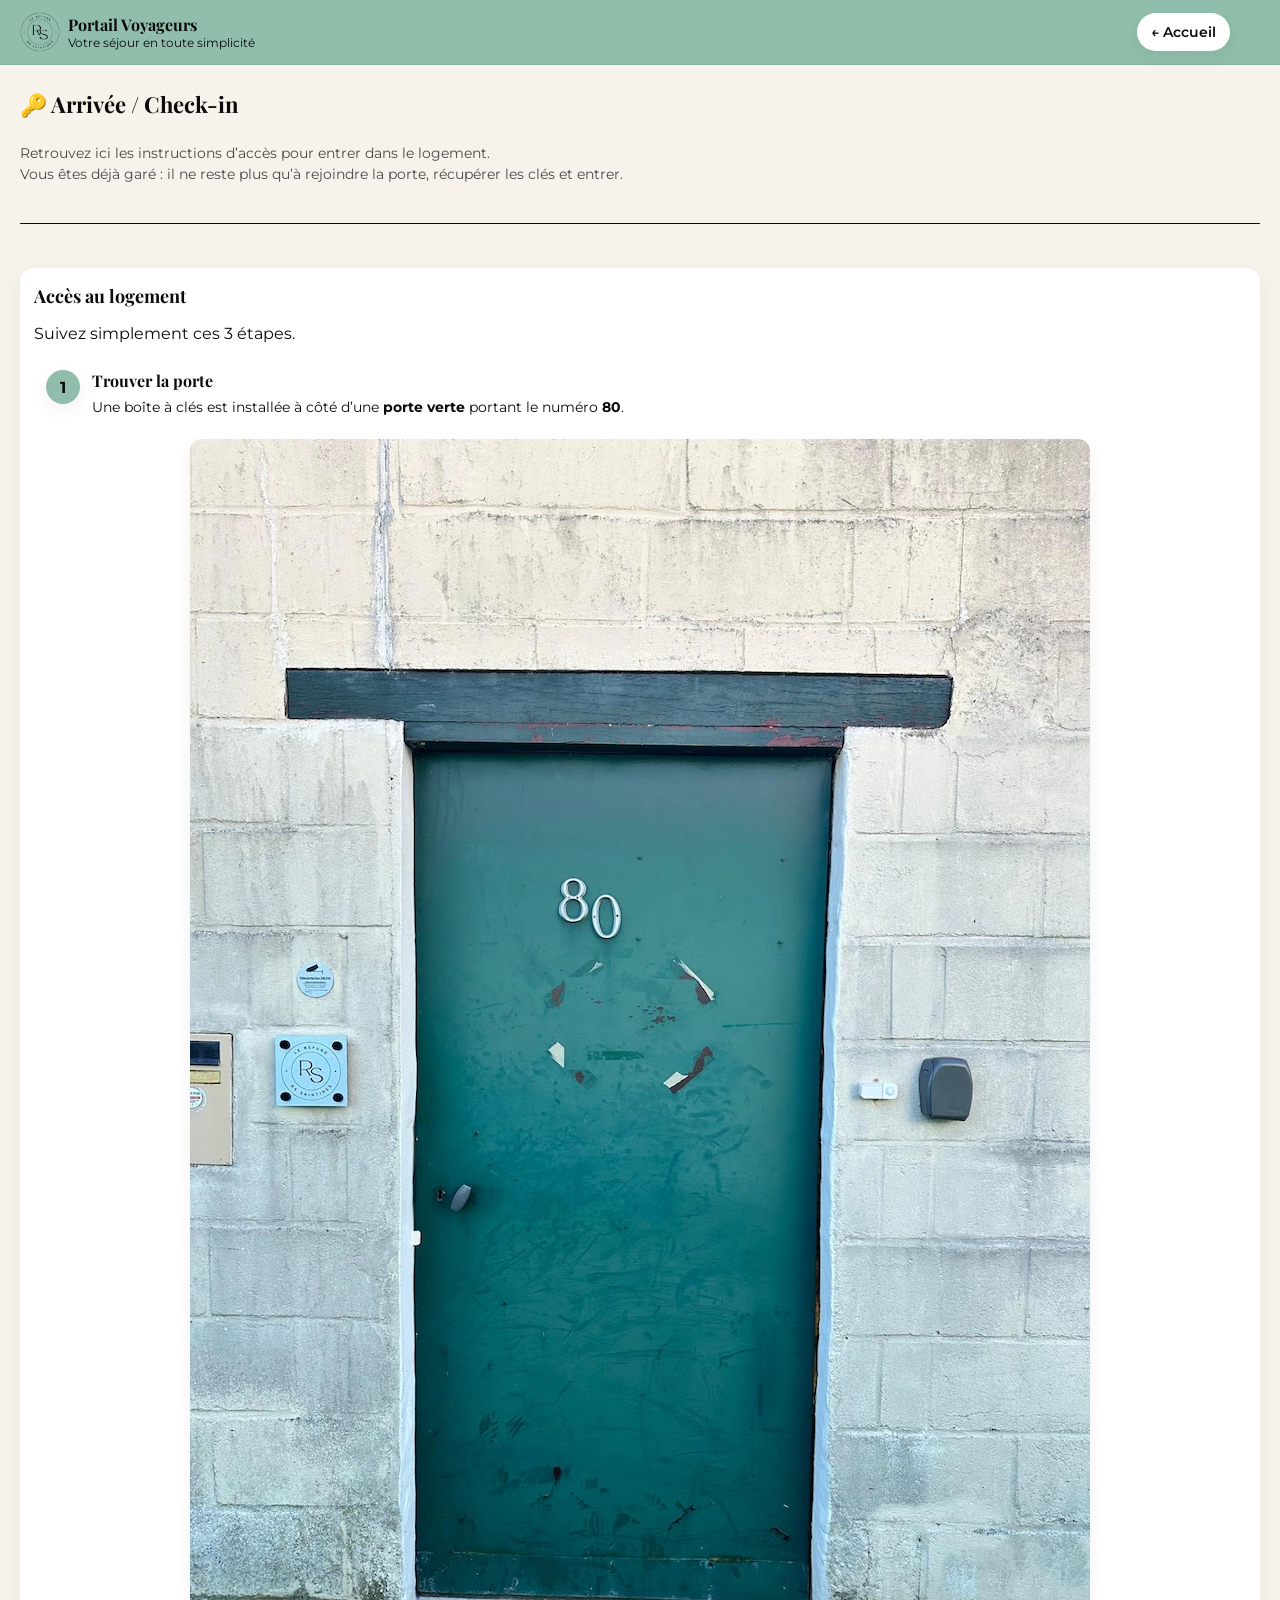
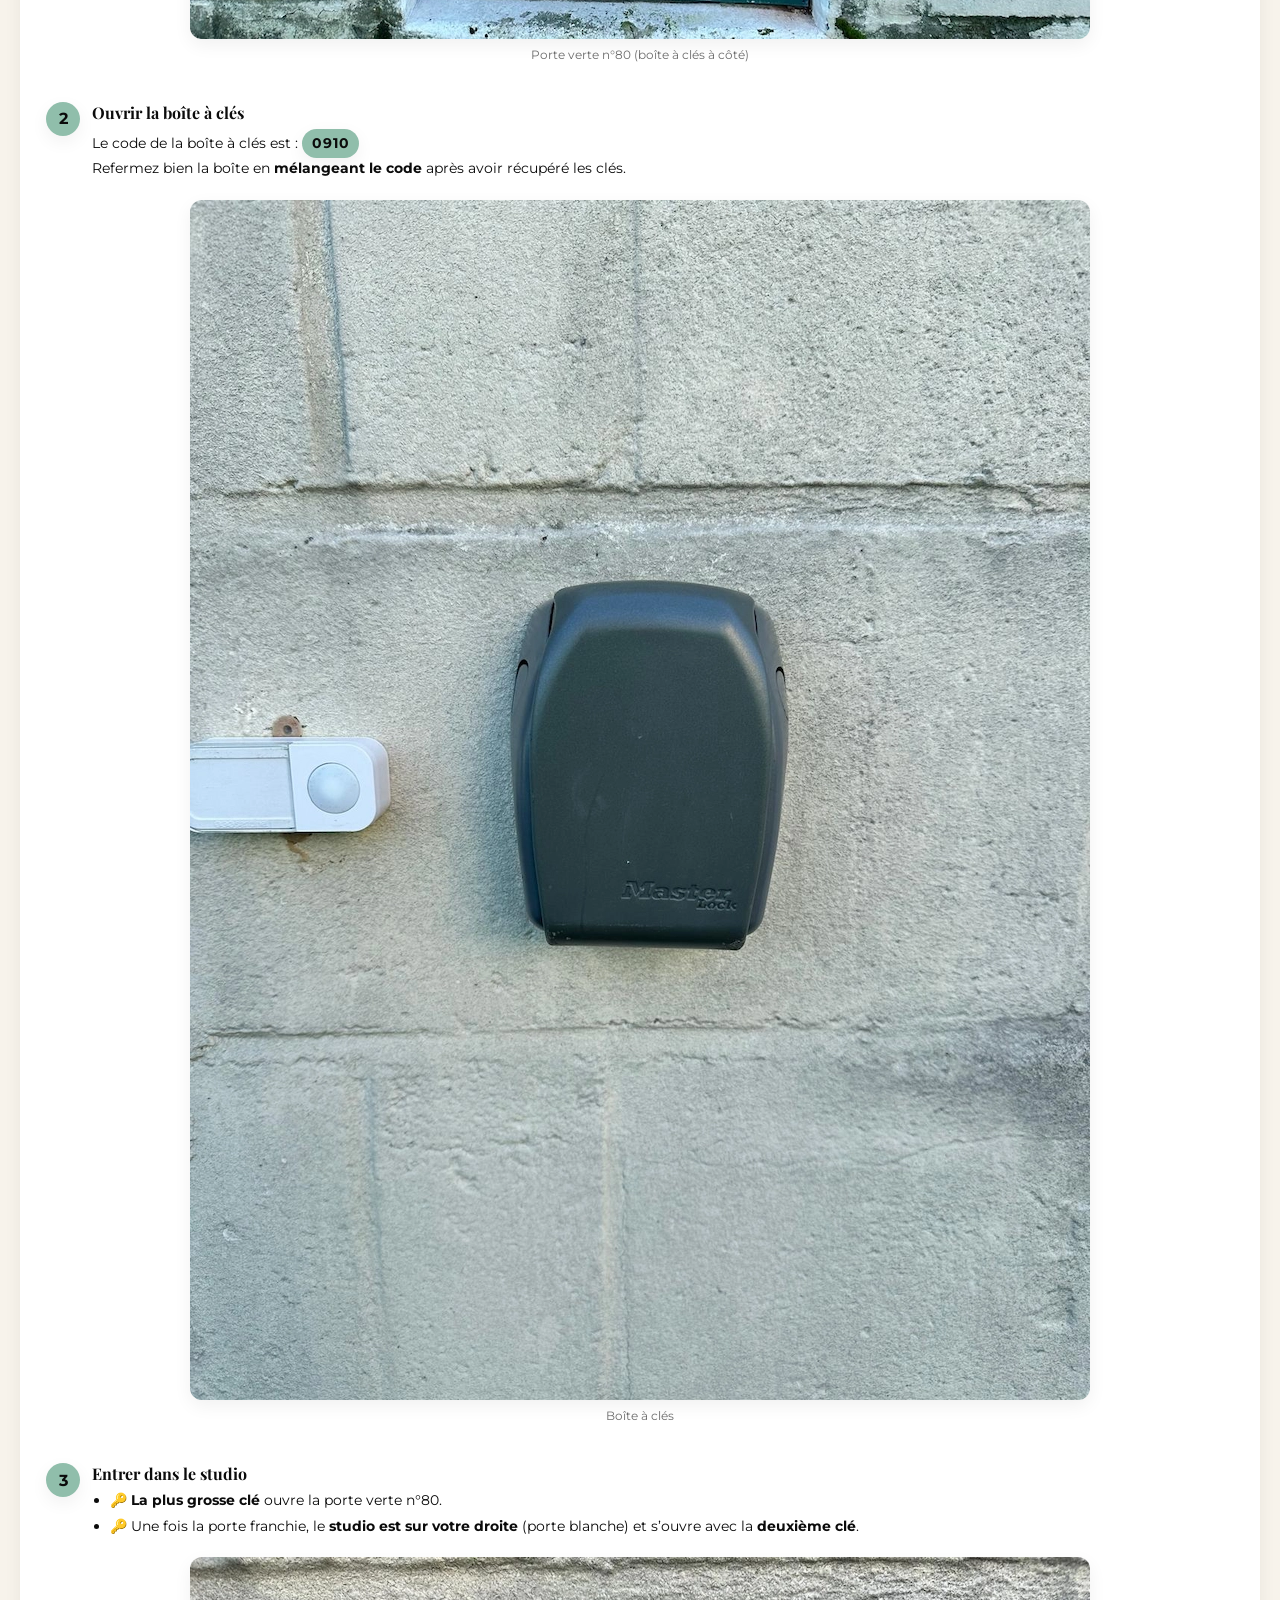
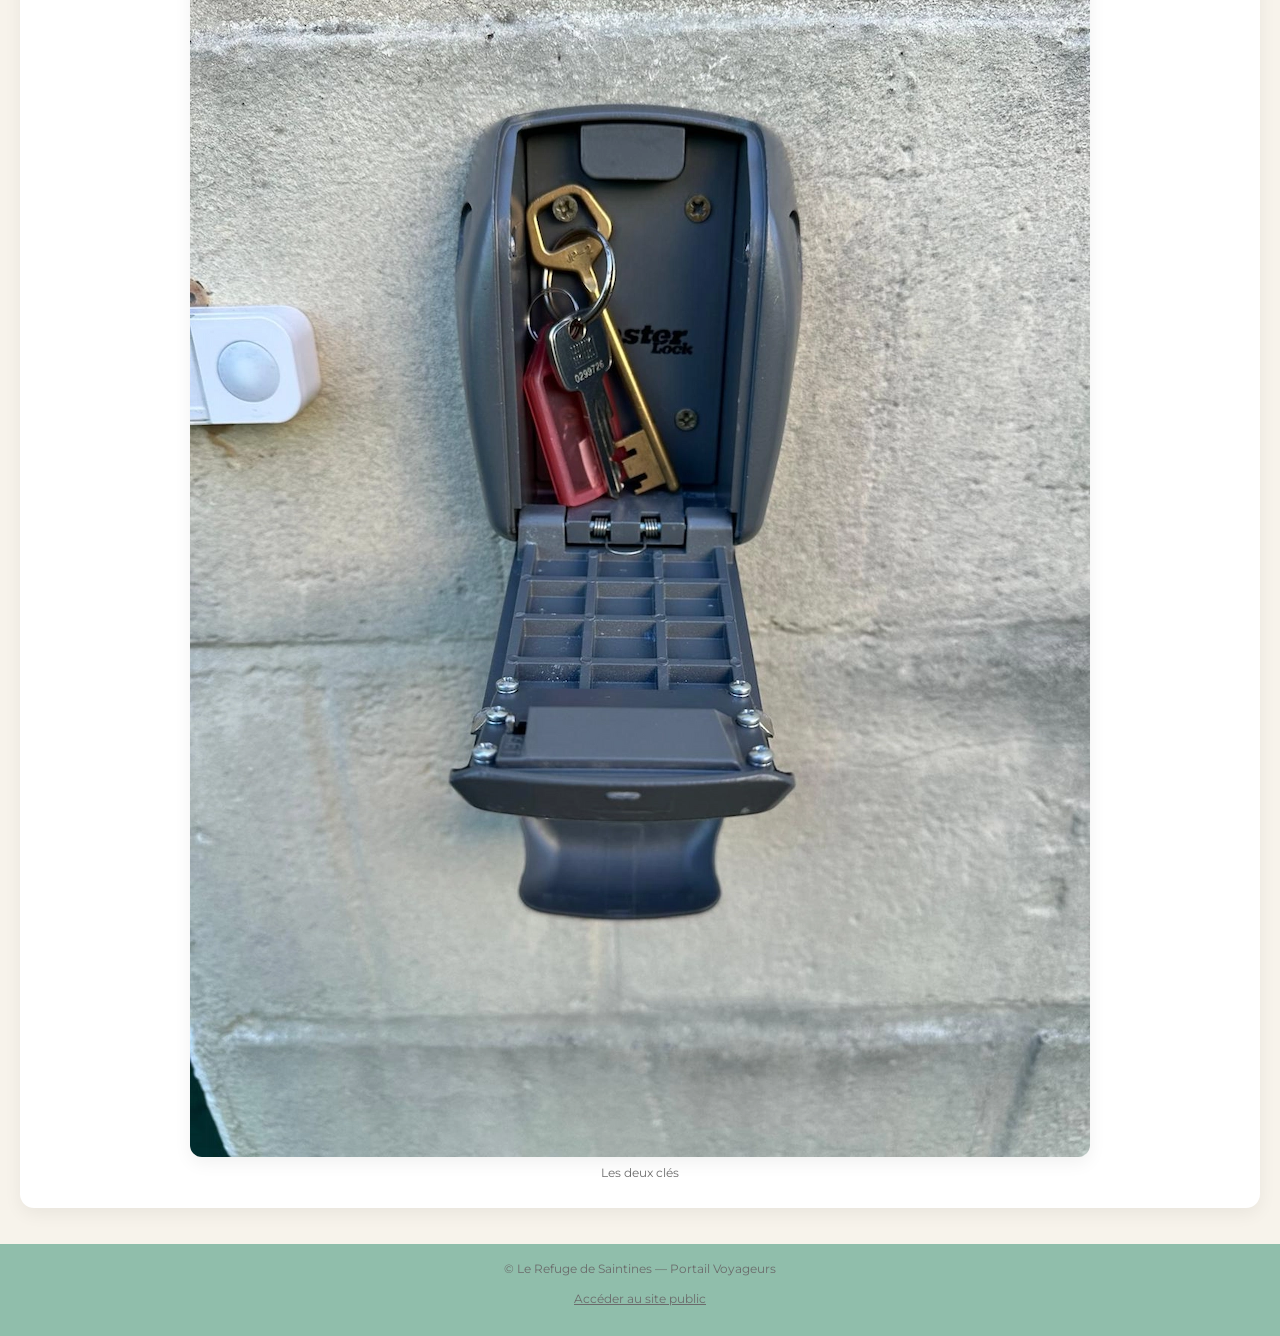
==== arrivee.html @ f46ed85f "Initial commit - guest intranet" ====
<!doctype html>
<html lang="fr">
<head>
    <meta charset="utf-8" />
    <title>Arrivée / Check-in</title>

    <meta name="description" content="Toutes les informations d'accès au logement du Refuge de Saintines.">
    <meta name="robots" content="noindex, nofollow" />
    <meta name="viewport" content="width=device-width, initial-scale=1" />

    <link rel="preconnect" href="https://fonts.googleapis.com">
    <link rel="preconnect" href="https://fonts.gstatic.com" crossorigin>
    <link href="https://fonts.googleapis.com/css2?family=Montserrat:wght@300;400;600&family=Playfair+Display:wght@400;700&display=swap" rel="stylesheet">

    <link rel="icon" type="image/svg+xml" href="data:image/svg+xml,<svg xmlns='http://www.w3.org/2000/svg' viewBox='0 0 100 100'><text y='0.9em' font-size='90'>🗝️</text></svg>">
    <link rel="stylesheet" href="css/base/00-tokens.css">
    <link rel="stylesheet" href="css/base/01-reset-base.css">
    <link rel="stylesheet" href="css/base/02-typography.css">
    <link rel="stylesheet" href="css/base/03-layout.css">
    <link rel="stylesheet" href="css/components/header.css">
    <link rel="stylesheet" href="css/components/buttons.css">
    <link rel="stylesheet" href="css/components/separators.css">
    <link rel="stylesheet" href="css/components/cards.css">
    <link rel="stylesheet" href="css/components/footer.css">
    <link rel="stylesheet" href="css/pages/arrivee.css" />
</head>

<body>
    <header class="guest-header internal-header">
        <div class="guest-container internal-header-inner">
            <div class="internal-left">
                <img src="images/lrds-logo.png" alt="Logo Refuge de Saintines" class="guest-logo">

                <div class="guest-title">
                    <span class="logo">Portail Voyageurs</span>
                    <small class="sub">Votre séjour en toute simplicité</small>
                </div>
            </div>

            <a href="index.html" class="btn-pill return-button">← Accueil</a>
        </div>
    </header>

  <main>
    <section class="page-hero">
        <div class="guest-container">
            <h1>🔑 Arrivée / Check-in</h1>
            <p class="page-intro">
                Retrouvez ici les instructions d’accès pour entrer dans le logement.<br>
                Vous êtes déjà garé : il ne reste plus qu’à rejoindre la porte, récupérer les clés et entrer.
            </p>
        </div>
    </section>

    <!-- Séparateur -->
    <section class="page-section">
        <div class="guest-container">
            <div class="section-separator"></div>
        </div>
    </section>

    <!-- CARD principale -->
    <section class="page-section">
        <div class="guest-container">
            <article class="info-card">
            <h2 class="info-title">Accès au logement</h2>
            <p>
                Suivez simplement ces 3 étapes.
            </p>

        <div class="arrivee-steps">
            <!-- ÉTAPE 1 -->
            <article class="arrivee-step">
                <header class="arrivee-step-head">
                    <span class="arrivee-step-badge">1</span>

                    <div>
                        <h3>Trouver la porte</h3>
                        <p>
                        Une boîte à clés est installée à côté d’une <strong>porte verte</strong> portant le numéro
                        <strong>80</strong>.
                        </p>
                    </div>
                </header>

                <!-- Photo(s) de l'étape 1 -->
                <div class="arrivee-media">
                    <figure class="arrivee-photo">
                        <img src="images/Page - Accès/green-door.webp" alt="Porte verte numéro 80 (boîte à clés à proximité)" loading="lazy" />
                        <figcaption>Porte verte n°80 (boîte à clés à côté)</figcaption>
                     </figure>
                </div>
            </article>

        <!-- ÉTAPE 2 -->
        <article class="arrivee-step">
          <header class="arrivee-step-head">
            <span class="arrivee-step-badge">2</span>
            <div>
              <h3>Ouvrir la boîte à clés</h3>
              <p>
                Le code de la boîte à clés est :
                <span class="arrivee-code">0910</span> <br>
                Refermez bien la boîte en <strong>mélangeant le code</strong> après avoir récupéré les clés.
              </p>
            </div>
          </header>

          <!-- Photo(s) de l'étape 2 -->
          <div class="arrivee-media">
            <figure class="arrivee-photo">
              <img
                src="images/Page - Accès/key-box.webp"
                alt="Boîte à clés installée près de la porte verte"
                loading="lazy"
              />
              <figcaption>Boîte à clés</figcaption>
            </figure>
          </div>
        </article>

        <!-- ÉTAPE 3 -->
        <article class="arrivee-step">
          <header class="arrivee-step-head">
            <span class="arrivee-step-badge">3</span>
            <div>
              <h3>Entrer dans le studio</h3>
              <ul class="arrivee-list">
                <li>🔑 <strong>La plus grosse clé</strong> ouvre la porte verte n°80.</li>
                <li>🔑 Une fois la porte franchie, le <strong>studio est sur votre droite</strong> (porte blanche) et s’ouvre avec la <strong>deuxième clé</strong>.</li>
              </ul>
            </div>
          </header>

          <!-- Photo(s) de l'étape 3 -->
          <div class="arrivee-media">
            <figure class="arrivee-photo">
              <img
                src="images/Page - Accès/key-box-opened.webp"
                alt="Les deux clés à l'intérieur de la boîte à clés"
                loading="lazy"
              />
              <figcaption>Les deux clés</figcaption>
            </figure>
          </div>
        </article>
      </div>
      </article>
    </div>
  </section>
  </main>

  <footer class="guest-footer">
        <div class="guest-container">
            <p>© Le Refuge de Saintines — Portail Voyageurs</p>
            <p>
                <a href="https://gite-refugedesaintines.com" target="_blank" rel="noopener">
                    Accéder au site public
                </a>
            </p>
        </div>
    </footer>
</body>
</html>
---- css/base/00-tokens.css ----
:root{
  --cream: #F7F3EB;
  --sage:  #90beab;
  --black: #0b0b0b;
  --muted: #6b6b6b;
  --white: #ffffff;
  --shadow: 0 6px 18px rgba(11,11,11,0.06);
  --radius: 12px;
  --container: 1100px;
}
---- css/base/02-typography.css ----
h1, h2, h3, h4 {
  font-family: "Playfair Display", Georgia, "Times New Roman", serif;
  font-weight: 700;
  color: var(--black);
  margin-top: 0;
}

p {
  margin-top: 0;
  margin-bottom: 12px;
  line-height: 1.5;
}
---- css/base/03-layout.css ----
.guest-container {
  width: 100%;
  padding: 0 20px;
  margin: 0 auto;
}

.page-hero {
  padding: 24px 0 12px;
}

.page-hero h1 {
  font-size: 22px;
  margin-bottom: 24px;
}

.page-intro {
  font-size: 14px;
  color: #4a4a4a;
}

.page-section {
  padding: 8px 0 24px;
}

.return-button {
  margin-right: 30px;
}

/* Sticky footer */
html, body {
  height: 100%;
}

body {
  min-height: 100vh;
  display: flex;
  flex-direction: column;
}

main {
  flex: 1;
}
---- css/components/header.css ----
.guest-header {
  background-color: var(--sage);
  border-bottom: 1px solid rgba(0, 0, 0, 0.06);
  padding: 12px 0;
}

.header-inner {
  display: flex;
  align-items: center;
  justify-content: center;
  gap: 12px;
}

.guest-logo {
  max-width: 70px;
  height: auto;
}

.guest-title {
  display: flex;
  flex-direction: column;
}

.guest-title .logo {
  font-family: "Playfair Display", Georgia, serif;
  font-weight: bold;
  font-size: 20px;
}

.guest-title .sub {
  font-size: 14px;
}

.internal-header-inner {
  display: flex;
  align-items: center;
  justify-content: space-between;
}

.internal-left {
  display: flex;
  align-items: center;
  gap: 8px;
}

.internal-left .guest-logo {
  width: 40px;
  height: auto;
}

.internal-left .guest-title .logo {
  font-size: 16px;
}

.internal-left .guest-title .sub {
  font-size: 12px;
}
---- css/components/buttons.css ----
.contact-card {
  margin-top: 16px;
  display: flex;
  justify-content: center;
  gap: 8px;
  flex-wrap: wrap;
}

/* === Bouton générique (pill) === */
.btn-pill {
  display: inline-flex;
  align-items: center;
  justify-content: center;

  padding: 10px 14px;
  background-color: var(--white);
  color: var(--black);

  border-radius: 9999px;
  box-shadow: var(--shadow);

  font-family: "Montserrat", system-ui, sans-serif;
  font-size: 14px;
  font-weight: 600;
  text-align: center;
  white-space: nowrap;

  cursor: pointer;
  text-decoration: none;

  transition: transform 0.15s ease, box-shadow 0.15s ease, color 0.15s ease;
}

.btn-pill:hover {
  transform: scale(1.02);
  box-shadow: 0 10px 22px rgba(11, 11, 11, 0.12);
  color: var(--sage);
}

.btn-pill:active {
  transform: scale(0.98);
  box-shadow: 0 7px 18px rgba(11, 11, 11, 0.10);
}

/* --- Icônes dans les boutons (générique) --- */
.btn-pill .btn-icon {
  width: 18px;
  height: 18px;
  margin-right: 6px;
  display: block;
}

/* Icônes "classiques" (sans fill inline) */
.btn-pill .btn-icon path,
.btn-pill .btn-icon circle {
  fill: #0b0b0b;
}

/* Hover : l'icône suit la couleur du texte */
.btn-pill:hover .btn-icon path,
.btn-pill:hover .btn-icon circle {
  fill: var(--sage);
}

/* WhatsApp */
.whatsapp-icon path:last-of-type {
  fill: #ffffff;
}

.btn-pill:hover .whatsapp-icon path:last-of-type {
  fill: #ffffff;
}
---- css/components/separators.css ----
.section-separator {
  margin-top: 28px;
  height: 1px;
  width: 100%;

  background-color: var(--black);
  border-radius: 9999px;
}

.page-hero + .page-section .section-separator {
  margin-top: 6px;
  margin-bottom: 12px;
}
---- css/components/cards.css ----
.guest-menu {
  padding-bottom: 40px;
}

.menu-grid {
  display: grid;
  grid-template-columns: repeat(2, minmax(0, 1fr));
  gap: 12px;
  margin-top: 20px;
}

.menu-card {
  display: flex;
  flex-direction: column;
  align-items: center;
  justify-content: center;

  padding: 16px 16px;
  background-color: #ffffff;
  border-radius: 14px;
  box-shadow: 0 6px 18px rgba(15, 23, 42, 0.06);
  position: relative;
  transition: transform 0.15s ease, box-shadow 0.15s ease;

  text-align: center;
}

.menu-card h2 {
  font-size: 14px;
  margin-bottom: 6px;
  display: flex;
  align-items: center;
  justify-content: center;
  gap: 6px;
}

.menu-card p {
  font-size: 12px;
  color: #5a5a5a;
  margin: 0;
}

.menu-card:last-child {
  grid-column: span 2;
  justify-self: center;
}

.menu-card:hover {
  transform: translateY(-2px);
  box-shadow: 0 10px 22px rgba(15, 23, 42, 0.12);
}

.menu-card:active {
  transform: translateY(-1px);
  box-shadow: 0 7px 18px rgba(15, 23, 42, 0.1);
}

.info-card {
  background-color: var(--white);
  border-radius: 14px;
  box-shadow: var(--shadow);
  padding: 16px 14px;
  margin-bottom: 12px;
}

.info-title {
  font-size: 18px;
  margin-bottom: 14px;
}
---- css/components/footer.css ----
.guest-footer {
  background-color: var(--sage);
  padding: 16px;
  text-align: center;
  font-size: 12px;
  color: var(--muted);
}

.guest-footer a {
  text-decoration: underline;
  text-underline-offset: 1px;
}
---- css/pages/arrivee.css ----
/* Steps */
.arrivee-steps {
  display: grid;
  gap: 16px;
  margin-top: 12px;
}

.arrivee-step {
  padding: 12px;
}

/* Header step */
.arrivee-step-head {
  display: grid;
  grid-template-columns: 34px 1fr;
  gap: 12px;
  align-items: start;
}

.arrivee-step-badge {
  width: 34px;
  height: 34px;
  border-radius: 999px;
  display: grid;
  place-items: center;
  font-weight: 700;

  background: var(--sage);
  box-shadow: var(--shadow);
}

/* Typo step */
.arrivee-step h3 {
  margin: 0 0 6px;
  font-size: 16px;
}

.arrivee-step p {
  margin: 0 0 8px;
  font-size: 14px;
  color: var(--text);
  line-height: 1.55;
}

/* Code (badge) */
.arrivee-code {
  display: inline-block;
  padding: 4px 10px;
  border-radius: 999px;
  font-weight: 700;
  letter-spacing: 0.06em;
  background: var(--sage);
  box-shadow: var(--shadow);
}

/* Liste */
.arrivee-list {
  margin: 0 0 8px;
  padding-left: 18px;
  display: grid;
  gap: 6px;
}

.arrivee-list li {
  font-size: 14px;
  color: var(--text);
  line-height: 1.45;
}

/* Photos */
.arrivee-media {
  margin-top: 12px;
  display: grid;
  gap: 12px;
}

.arrivee-photo {
  margin: 0;
  text-align: center;
}

.arrivee-photo img {
  max-width: 100%;
  height: auto;
  border-radius: var(--radius);
  margin-bottom: 4px;
  box-shadow: var(--shadow);
}

.arrivee-photo figcaption {
  font-size: 12px;
  color: var(--muted);
  margin-top: 0;
}
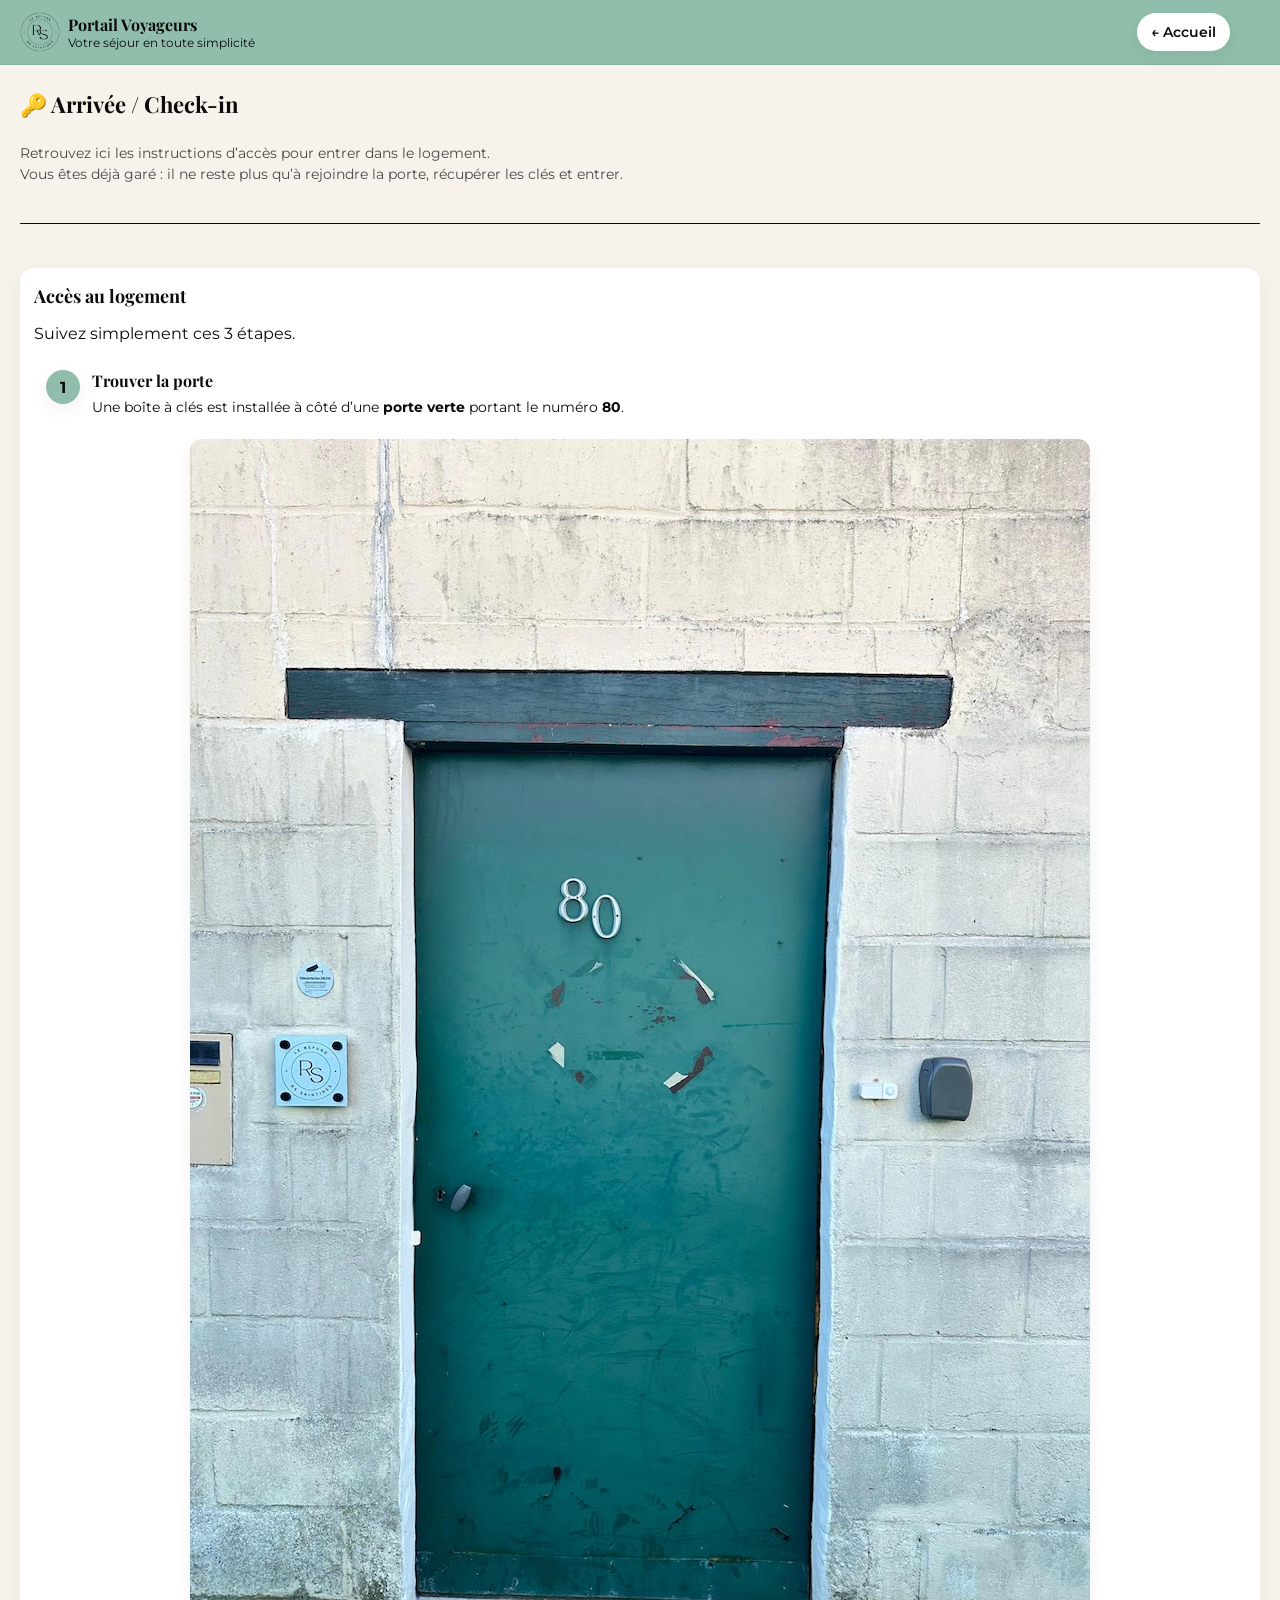
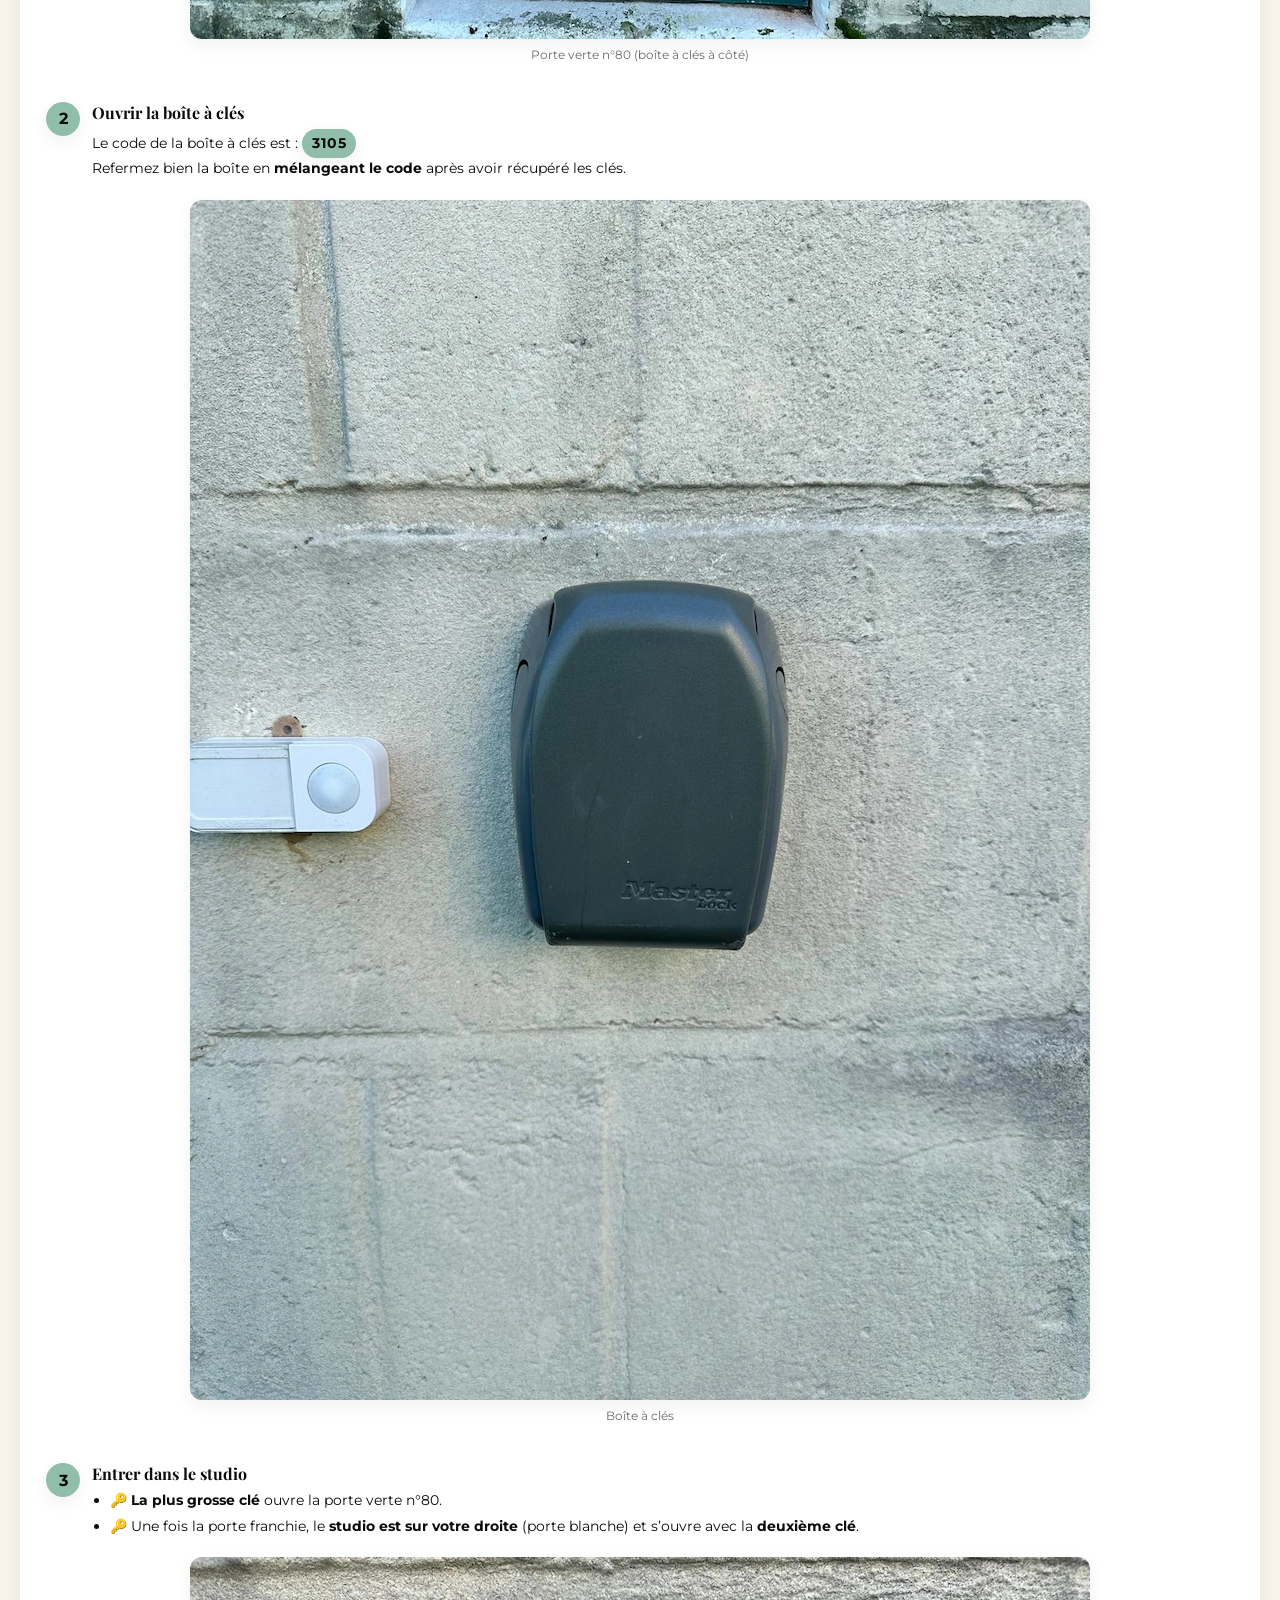
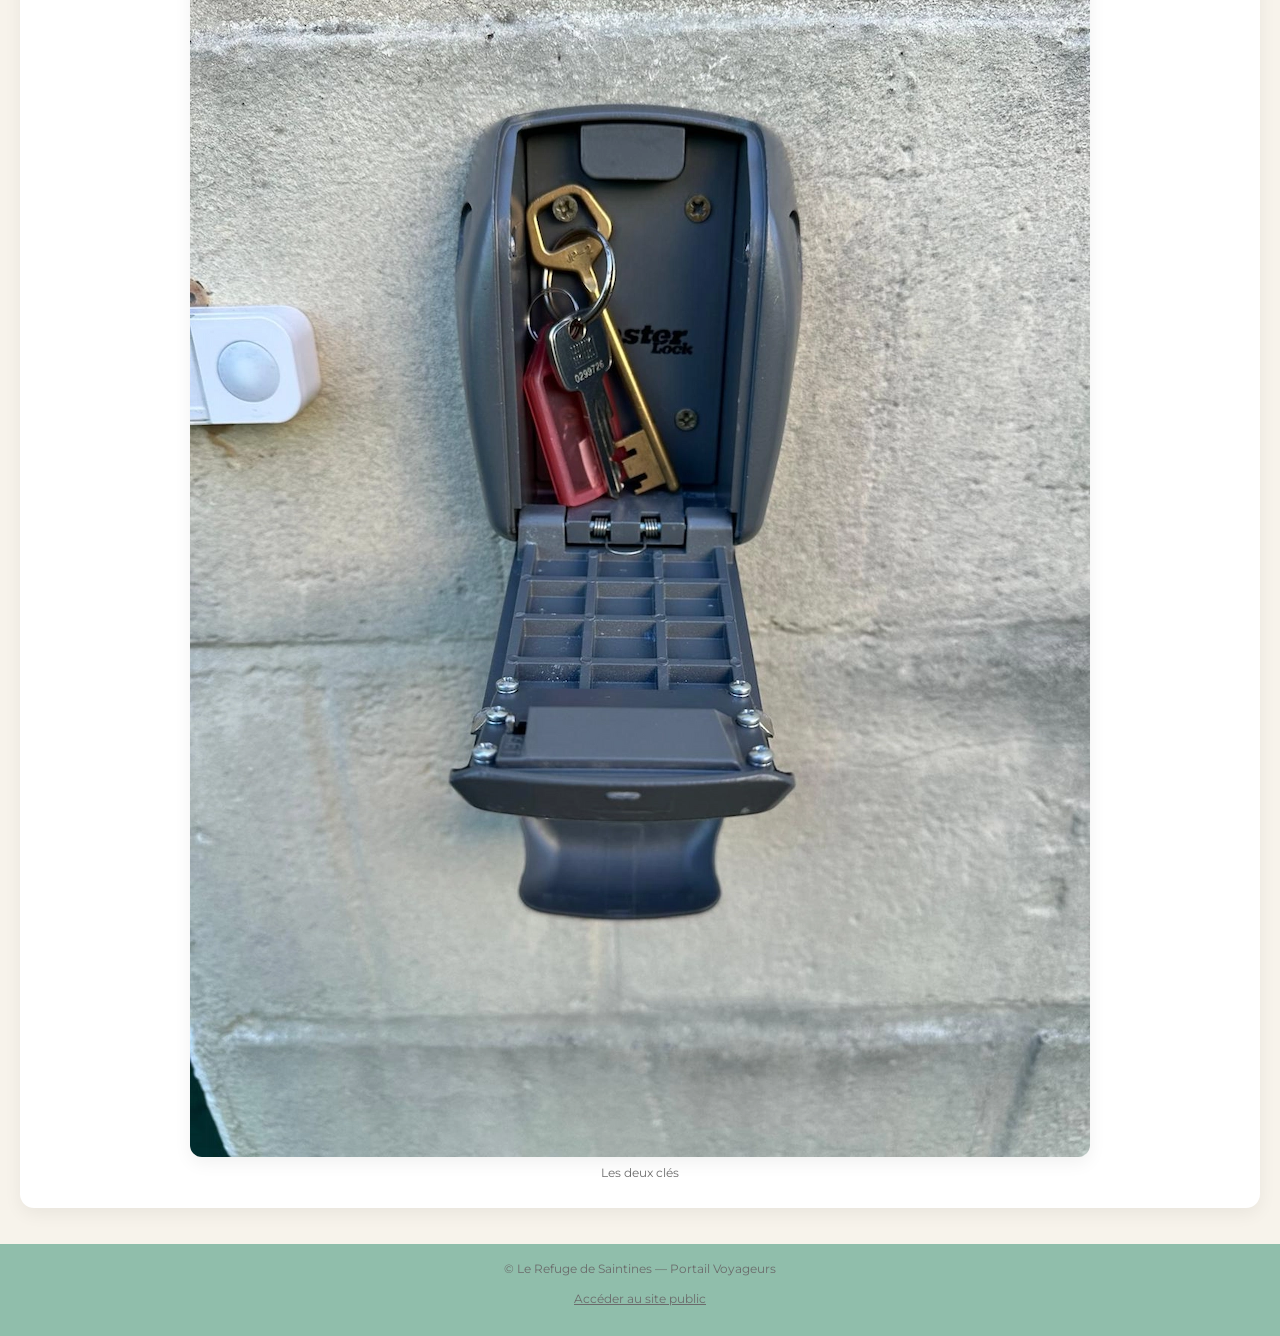
==== commit 760e9d6d: "keys code update" ====
--- a/arrivee.html
+++ b/arrivee.html
@@ -100,7 +100,7 @@
               <h3>Ouvrir la boîte à clés</h3>
               <p>
                 Le code de la boîte à clés est :
-                <span class="arrivee-code">0910</span> <br>
+                <span class="arrivee-code">3105</span> <br>
                 Refermez bien la boîte en <strong>mélangeant le code</strong> après avoir récupéré les clés.
               </p>
             </div>
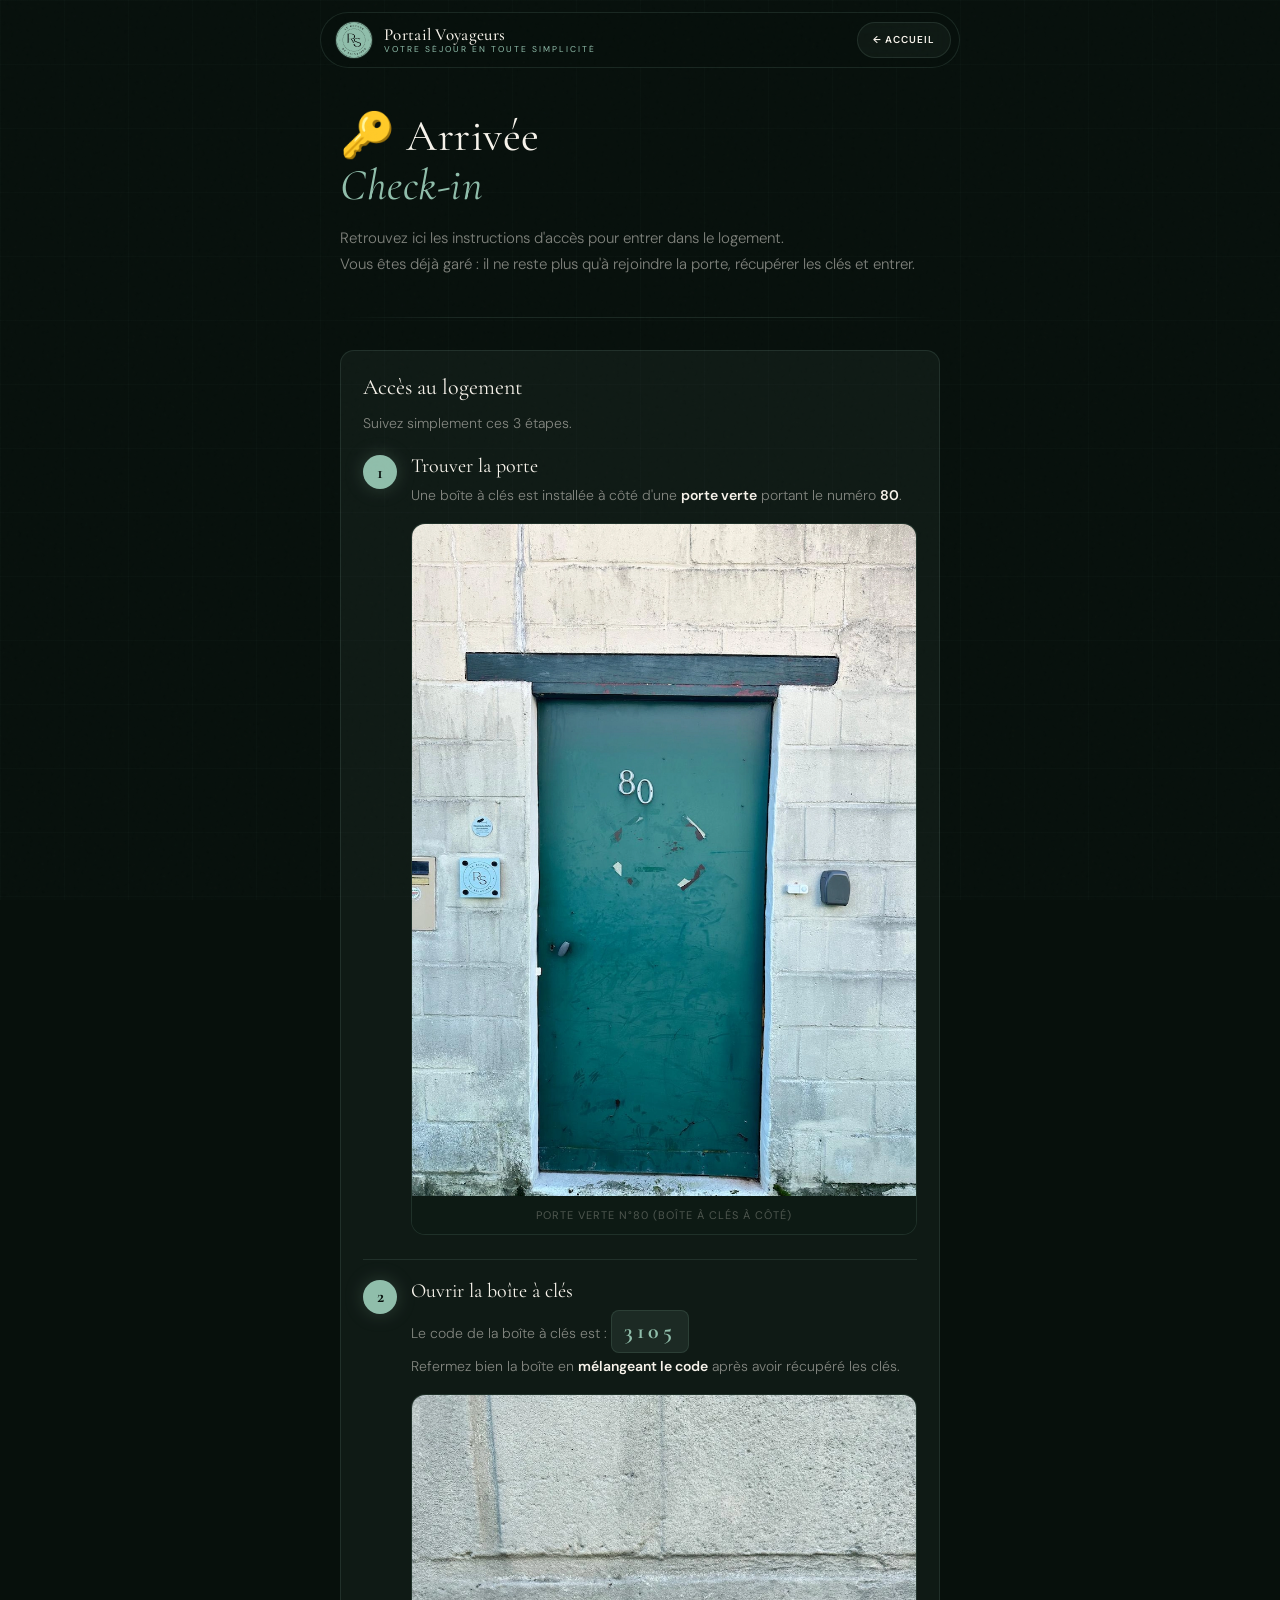
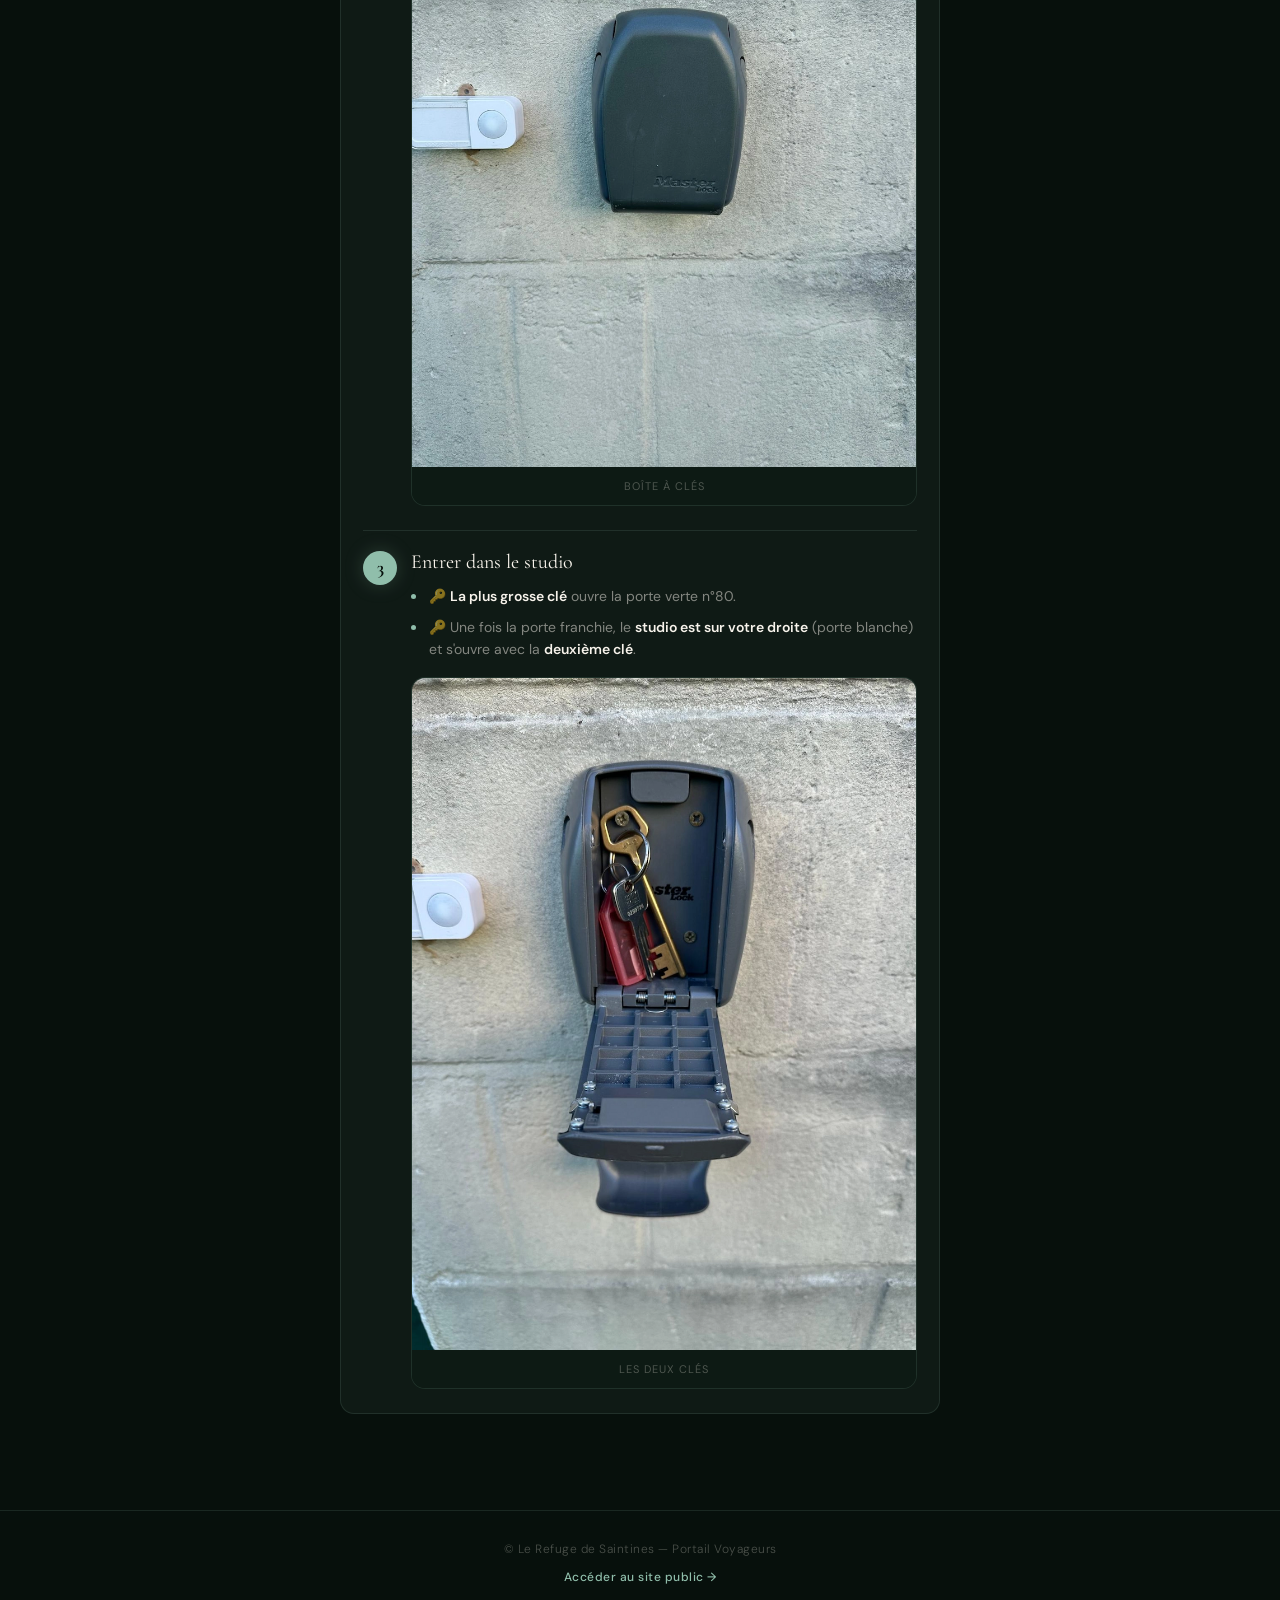
==== commit fc5a40df: "Intranet voyageurs v2" ====
--- a/arrivee.html
+++ b/arrivee.html
@@ -2,17 +2,19 @@
 <html lang="fr">
 <head>
     <meta charset="utf-8" />
-    <title>Arrivée / Check-in</title>
+    <title>Arrivée / Check-in – Le Refuge de Saintines</title>
 
     <meta name="description" content="Toutes les informations d'accès au logement du Refuge de Saintines.">
     <meta name="robots" content="noindex, nofollow" />
     <meta name="viewport" content="width=device-width, initial-scale=1" />
+    <meta name="theme-color" content="#07100c">
 
     <link rel="preconnect" href="https://fonts.googleapis.com">
     <link rel="preconnect" href="https://fonts.gstatic.com" crossorigin>
-    <link href="https://fonts.googleapis.com/css2?family=Montserrat:wght@300;400;600&family=Playfair+Display:wght@400;700&display=swap" rel="stylesheet">
+    <link href="https://fonts.googleapis.com/css2?family=Cormorant+Garamond:ital,wght@0,400;0,500;0,600;1,400&family=DM+Sans:wght@300;400;500;600;700&display=swap" rel="stylesheet">
 
-    <link rel="icon" type="image/svg+xml" href="data:image/svg+xml,<svg xmlns='http://www.w3.org/2000/svg' viewBox='0 0 100 100'><text y='0.9em' font-size='90'>🗝️</text></svg>">
+    <link rel="icon" href="images/lrds-logo.png" type="image/png">
+
     <link rel="stylesheet" href="css/base/00-tokens.css">
     <link rel="stylesheet" href="css/base/01-reset-base.css">
     <link rel="stylesheet" href="css/base/02-typography.css">
@@ -26,139 +28,122 @@
 </head>
 
 <body>
-    <header class="guest-header internal-header">
-        <div class="guest-container internal-header-inner">
-            <div class="internal-left">
-                <img src="images/lrds-logo.png" alt="Logo Refuge de Saintines" class="guest-logo">
+<a class="skip-link" href="#contenu-principal">Aller au contenu</a>
 
-                <div class="guest-title">
-                    <span class="logo">Portail Voyageurs</span>
-                    <small class="sub">Votre séjour en toute simplicité</small>
-                </div>
+<header class="guest-header">
+    <div class="header-inner">
+        <div class="header-brand">
+            <img src="images/lrds-logo.png" alt="Logo Le Refuge de Saintines" class="guest-logo">
+            <div class="guest-title">
+                <span class="logo">Portail Voyageurs</span>
+                <small class="sub">Votre séjour en toute simplicité</small>
             </div>
+        </div>
+        <a href="index.html" class="header-return">← Accueil</a>
+    </div>
+</header>
 
-            <a href="index.html" class="btn-pill return-button">← Accueil</a>
-        </div>
-    </header>
-
-  <main>
+<main id="contenu-principal">
     <section class="page-hero">
         <div class="guest-container">
-            <h1>🔑 Arrivée / Check-in</h1>
-            <p class="page-intro">
-                Retrouvez ici les instructions d’accès pour entrer dans le logement.<br>
-                Vous êtes déjà garé : il ne reste plus qu’à rejoindre la porte, récupérer les clés et entrer.
+            <h1 class="reveal">🔑 Arrivée<br><em>Check-in</em></h1>
+            <p class="page-intro reveal reveal-delay-1">
+                Retrouvez ici les instructions d'accès pour entrer dans le logement.<br>
+                Vous êtes déjà garé : il ne reste plus qu'à rejoindre la porte, récupérer les clés et entrer.
             </p>
         </div>
     </section>
 
-    <!-- Séparateur -->
     <section class="page-section">
         <div class="guest-container">
-            <div class="section-separator"></div>
+            <div class="section-separator reveal"></div>
         </div>
     </section>
 
-    <!-- CARD principale -->
     <section class="page-section">
         <div class="guest-container">
-            <article class="info-card">
-            <h2 class="info-title">Accès au logement</h2>
-            <p>
-                Suivez simplement ces 3 étapes.
-            </p>
+            <article class="info-card reveal">
+                <h2 class="info-title">Accès au logement</h2>
+                <p>Suivez simplement ces 3 étapes.</p>
 
-        <div class="arrivee-steps">
-            <!-- ÉTAPE 1 -->
-            <article class="arrivee-step">
-                <header class="arrivee-step-head">
-                    <span class="arrivee-step-badge">1</span>
+                <div class="arrivee-steps">
+                    <!-- ÉTAPE 1 -->
+                    <article class="arrivee-step">
+                        <header class="arrivee-step-head">
+                            <span class="arrivee-step-badge">1</span>
+                            <div>
+                                <h3>Trouver la porte</h3>
+                                <p>
+                                    Une boîte à clés est installée à côté d'une <strong>porte verte</strong> portant le numéro
+                                    <strong>80</strong>.
+                                </p>
+                            </div>
+                        </header>
+                        <div class="arrivee-media">
+                            <figure class="arrivee-photo">
+                                <img src="images/acces/green-door.webp" alt="Porte verte numéro 80 (boîte à clés à proximité)" loading="lazy" />
+                                <figcaption>Porte verte n°80 (boîte à clés à côté)</figcaption>
+                            </figure>
+                        </div>
+                    </article>
 
-                    <div>
-                        <h3>Trouver la porte</h3>
-                        <p>
-                        Une boîte à clés est installée à côté d’une <strong>porte verte</strong> portant le numéro
-                        <strong>80</strong>.
-                        </p>
-                    </div>
-                </header>
+                    <!-- ÉTAPE 2 -->
+                    <article class="arrivee-step">
+                        <header class="arrivee-step-head">
+                            <span class="arrivee-step-badge">2</span>
+                            <div>
+                                <h3>Ouvrir la boîte à clés</h3>
+                                <p>
+                                    Le code de la boîte à clés est :
+                                    <span class="arrivee-code">3105</span><br>
+                                    Refermez bien la boîte en <strong>mélangeant le code</strong> après avoir récupéré les clés.
+                                </p>
+                            </div>
+                        </header>
+                        <div class="arrivee-media">
+                            <figure class="arrivee-photo">
+                                <img src="images/acces/key-box.webp" alt="Boîte à clés installée près de la porte verte" loading="lazy" />
+                                <figcaption>Boîte à clés</figcaption>
+                            </figure>
+                        </div>
+                    </article>
 
-                <!-- Photo(s) de l'étape 1 -->
-                <div class="arrivee-media">
-                    <figure class="arrivee-photo">
-                        <img src="images/Page - Accès/green-door.webp" alt="Porte verte numéro 80 (boîte à clés à proximité)" loading="lazy" />
-                        <figcaption>Porte verte n°80 (boîte à clés à côté)</figcaption>
-                     </figure>
+                    <!-- ÉTAPE 3 -->
+                    <article class="arrivee-step">
+                        <header class="arrivee-step-head">
+                            <span class="arrivee-step-badge">3</span>
+                            <div>
+                                <h3>Entrer dans le studio</h3>
+                                <ul class="arrivee-list">
+                                    <li>🔑 <strong>La plus grosse clé</strong> ouvre la porte verte n°80.</li>
+                                    <li>🔑 Une fois la porte franchie, le <strong>studio est sur votre droite</strong> (porte blanche) et s'ouvre avec la <strong>deuxième clé</strong>.</li>
+                                </ul>
+                            </div>
+                        </header>
+                        <div class="arrivee-media">
+                            <figure class="arrivee-photo">
+                                <img src="images/acces/key-box-opened.webp" alt="Les deux clés à l'intérieur de la boîte à clés" loading="lazy" />
+                                <figcaption>Les deux clés</figcaption>
+                            </figure>
+                        </div>
+                    </article>
                 </div>
             </article>
+        </div>
+    </section>
+</main>
 
-        <!-- ÉTAPE 2 -->
-        <article class="arrivee-step">
-          <header class="arrivee-step-head">
-            <span class="arrivee-step-badge">2</span>
-            <div>
-              <h3>Ouvrir la boîte à clés</h3>
-              <p>
-                Le code de la boîte à clés est :
-                <span class="arrivee-code">3105</span> <br>
-                Refermez bien la boîte en <strong>mélangeant le code</strong> après avoir récupéré les clés.
-              </p>
-            </div>
-          </header>
+<footer class="guest-footer">
+    <div class="guest-container">
+        <p>© Le Refuge de Saintines — Portail Voyageurs</p>
+        <p>
+            <a href="https://gite-refugedesaintines.com" target="_blank" rel="noopener">
+                Accéder au site public →
+            </a>
+        </p>
+    </div>
+</footer>
 
-          <!-- Photo(s) de l'étape 2 -->
-          <div class="arrivee-media">
-            <figure class="arrivee-photo">
-              <img
-                src="images/Page - Accès/key-box.webp"
-                alt="Boîte à clés installée près de la porte verte"
-                loading="lazy"
-              />
-              <figcaption>Boîte à clés</figcaption>
-            </figure>
-          </div>
-        </article>
-
-        <!-- ÉTAPE 3 -->
-        <article class="arrivee-step">
-          <header class="arrivee-step-head">
-            <span class="arrivee-step-badge">3</span>
-            <div>
-              <h3>Entrer dans le studio</h3>
-              <ul class="arrivee-list">
-                <li>🔑 <strong>La plus grosse clé</strong> ouvre la porte verte n°80.</li>
-                <li>🔑 Une fois la porte franchie, le <strong>studio est sur votre droite</strong> (porte blanche) et s’ouvre avec la <strong>deuxième clé</strong>.</li>
-              </ul>
-            </div>
-          </header>
-
-          <!-- Photo(s) de l'étape 3 -->
-          <div class="arrivee-media">
-            <figure class="arrivee-photo">
-              <img
-                src="images/Page - Accès/key-box-opened.webp"
-                alt="Les deux clés à l'intérieur de la boîte à clés"
-                loading="lazy"
-              />
-              <figcaption>Les deux clés</figcaption>
-            </figure>
-          </div>
-        </article>
-      </div>
-      </article>
-    </div>
-  </section>
-  </main>
-
-  <footer class="guest-footer">
-        <div class="guest-container">
-            <p>© Le Refuge de Saintines — Portail Voyageurs</p>
-            <p>
-                <a href="https://gite-refugedesaintines.com" target="_blank" rel="noopener">
-                    Accéder au site public
-                </a>
-            </p>
-        </div>
-    </footer>
+<script src="js/guest.js"></script>
 </body>
-</html>+</html>
--- a/css/base/00-tokens.css
+++ b/css/base/00-tokens.css
@@ -1,10 +1,47 @@
-:root{
-  --cream: #F7F3EB;
-  --sage:  #90beab;
-  --black: #0b0b0b;
-  --muted: #6b6b6b;
-  --white: #ffffff;
-  --shadow: 0 6px 18px rgba(11,11,11,0.06);
-  --radius: 12px;
-  --container: 1100px;
+/* ============================================================
+   00-TOKENS.CSS — Variables de design
+   Portail Voyageurs · Le Refuge de Saintines
+   (DA alignée sur le site principal)
+   ============================================================ */
+
+:root {
+  /* ── Couleurs de marque ── */
+  --cream:        #F7F3EB;
+  --sage:         #90beab;
+  --sage-dark:    #10806e;
+  --sage-light:   #b8d8cc;
+  --muted:        #6b6b6b;
+  --white:        #ffffff;
+  --airbnb-red:   #F44336;
+
+  /* ── Fond sombre luxueux ── */
+  --bg:           #07100c;
+  --bg-2:         #0d1a14;
+  --bg-3:         #121f18;
+
+  /* ── Glass / transparences ── */
+  --glass:        rgba(144, 190, 171, 0.06);
+  --glass-border: rgba(144, 190, 171, 0.14);
+  --glass-hover:  rgba(144, 190, 171, 0.10);
+  --cream-dim:    rgba(247, 243, 235, 0.50);
+  --cream-faint:  rgba(247, 243, 235, 0.28);
+  --sage-glow:    rgba(144, 190, 171, 0.22);
+
+  /* ── Typographie ── */
+  --font-display: 'Cormorant Garamond', Georgia, serif;
+  --font-body:    'DM Sans', system-ui, -apple-system, sans-serif;
+
+  /* ── Spacing & radii ── */
+  --r:            14px;
+  --rs:           8px;
+  --container:    640px;   /* étroit : mobile-first */
+
+  /* ── Transitions ── */
+  --tr:           0.32s cubic-bezier(0.4, 0, 0.2, 1);
+  --tr-slow:      0.6s cubic-bezier(0.4, 0, 0.2, 1);
+
+  /* ── Shadows ── */
+  --shadow-sm:    0 4px 16px rgba(0, 0, 0, 0.3);
+  --shadow-md:    0 12px 40px rgba(0, 0, 0, 0.45);
+  --shadow-lg:    0 24px 72px rgba(0, 0, 0, 0.55);
 }
--- a/css/base/02-typography.css
+++ b/css/base/02-typography.css
@@ -1,12 +1,64 @@
-h1, h2, h3, h4 {
-  font-family: "Playfair Display", Georgia, "Times New Roman", serif;
-  font-weight: 700;
-  color: var(--black);
-  margin-top: 0;
+/* ============================================================
+   02-TYPOGRAPHY.CSS — Échelle typographique mobile-first
+   ============================================================ */
+
+h1, h2, h3, h4, h5, h6 {
+  font-family: var(--font-display);
+  font-weight: 400;
+  line-height: 1.12;
+  color: var(--cream);
+}
+
+h1 {
+  font-size: clamp(32px, 9vw, 44px);
+  letter-spacing: 0.5px;
+}
+
+h1 em { font-style: italic; color: var(--sage); }
+
+h2 {
+  font-size: clamp(22px, 6vw, 30px);
+}
+
+h2 em { font-style: italic; color: var(--sage); }
+
+h3 {
+  font-size: clamp(17px, 4.5vw, 20px);
+  font-family: var(--font-body);
+  font-weight: 600;
 }
 
 p {
-  margin-top: 0;
-  margin-bottom: 12px;
-  line-height: 1.5;
+  line-height: 1.7;
+  font-weight: 300;
+  font-size: 15px;
 }
+
+strong { font-weight: 600; color: var(--cream); }
+
+.muted {
+  color: var(--cream-faint);
+  font-size: 13px;
+  font-style: italic;
+}
+
+/* ── Eyebrow / label de section ── */
+.eyebrow {
+  display: inline-flex;
+  align-items: center;
+  gap: 10px;
+  font-family: var(--font-body);
+  font-size: 9px;
+  font-weight: 700;
+  letter-spacing: 4px;
+  text-transform: uppercase;
+  color: var(--sage);
+}
+
+.eyebrow::before {
+  content: '';
+  display: block;
+  width: 28px;
+  height: 1px;
+  background: var(--sage);
+}
--- a/css/base/03-layout.css
+++ b/css/base/03-layout.css
@@ -1,42 +1,75 @@
+/* ============================================================
+   03-LAYOUT.CSS — Containers, sections, utilitaires
+   Mobile-first
+   ============================================================ */
+
 .guest-container {
   width: 100%;
+  max-width: var(--container);
+  margin: 0 auto;
   padding: 0 20px;
-  margin: 0 auto;
+  position: relative;
+  z-index: 1;
 }
 
-.page-hero {
-  padding: 24px 0 12px;
+main {
+  position: relative;
+  z-index: 1;
+  padding-bottom: 40px;
 }
 
-.page-hero h1 {
-  font-size: 22px;
-  margin-bottom: 24px;
+.page-section {
+  padding: 8px 0;
+}
+
+.page-section + .page-section { padding-top: 0; }
+
+/* ── Hero de page interne ── */
+.page-hero {
+  padding: 32px 0 8px;
 }
 
 .page-intro {
-  font-size: 14px;
-  color: #4a4a4a;
+  color: var(--cream-dim);
+  font-size: 15px;
+  line-height: 1.75;
+  margin-top: 14px;
 }
 
-.page-section {
-  padding: 8px 0 24px;
+/* ── Utilitaires ── */
+.text-sage  { color: var(--sage); }
+.text-muted { color: var(--cream-dim); }
+
+.sr-only {
+  position: absolute;
+  width: 1px; height: 1px;
+  padding: 0; margin: -1px;
+  overflow: hidden;
+  clip: rect(0, 0, 0, 0);
+  white-space: nowrap;
+  border: 0;
 }
 
-.return-button {
-  margin-right: 30px;
+/* ── Reveal au scroll ── */
+.reveal {
+  opacity: 0;
+  transform: translateY(24px);
+  transition: opacity .7s cubic-bezier(.16,1,.3,1),
+              transform .7s cubic-bezier(.16,1,.3,1);
 }
 
-/* Sticky footer */
-html, body {
-  height: 100%;
+.reveal.visible {
+  opacity: 1;
+  transform: none;
 }
 
-body {
-  min-height: 100vh;
-  display: flex;
-  flex-direction: column;
+.reveal-delay-1 { transition-delay: .08s; }
+.reveal-delay-2 { transition-delay: .16s; }
+.reveal-delay-3 { transition-delay: .24s; }
+.reveal-delay-4 { transition-delay: .32s; }
+.reveal-delay-5 { transition-delay: .40s; }
+.reveal-delay-6 { transition-delay: .48s; }
+
+@media (prefers-reduced-motion: reduce) {
+  .reveal { transition: opacity .3s; transform: none; }
 }
-
-main {
-  flex: 1;
-}
--- a/css/components/header.css
+++ b/css/components/header.css
@@ -1,57 +1,108 @@
+/* ============================================================
+   HEADER.CSS — Header sticky arrondi (style site principal)
+   ============================================================ */
+
 .guest-header {
-  background-color: var(--sage);
-  border-bottom: 1px solid rgba(0, 0, 0, 0.06);
-  padding: 12px 0;
+  position: sticky;
+  top: 0;
+  z-index: 1000;
+  padding: 12px 16px;
+  transition: padding var(--tr);
 }
 
 .header-inner {
+  max-width: var(--container);
+  margin: 0 auto;
   display: flex;
   align-items: center;
-  justify-content: center;
+  justify-content: space-between;
   gap: 12px;
+  background: rgba(7, 16, 12, 0.72);
+  border: 1px solid var(--glass-border);
+  border-radius: 50px;
+  padding: 8px 8px 8px 14px;
+  backdrop-filter: blur(24px);
+  -webkit-backdrop-filter: blur(24px);
+  transition: background var(--tr), box-shadow var(--tr);
+}
+
+.guest-header.scrolled .header-inner {
+  background: rgba(7, 16, 12, 0.92);
+  box-shadow: 0 8px 32px rgba(0, 0, 0, 0.4);
+}
+
+/* ── Bloc gauche : logo + titre ── */
+.header-brand {
+  display: flex;
+  align-items: center;
+  gap: 11px;
+  min-width: 0;
 }
 
 .guest-logo {
-  max-width: 70px;
-  height: auto;
+  height: 38px;
+  width: 38px;
+  border-radius: 50%;
+  object-fit: cover;
+  border: 1px solid var(--glass-border);
+  flex-shrink: 0;
 }
 
 .guest-title {
   display: flex;
   flex-direction: column;
+  line-height: 1.25;
+  min-width: 0;
 }
 
 .guest-title .logo {
-  font-family: "Playfair Display", Georgia, serif;
-  font-weight: bold;
-  font-size: 20px;
+  font-family: var(--font-display);
+  font-size: 17px;
+  font-weight: 500;
+  color: var(--cream);
+  letter-spacing: 0.3px;
+  white-space: nowrap;
 }
 
 .guest-title .sub {
-  font-size: 14px;
+  font-size: 8.5px;
+  letter-spacing: 2px;
+  text-transform: uppercase;
+  color: var(--sage);
+  white-space: nowrap;
+  overflow: hidden;
+  text-overflow: ellipsis;
 }
 
-.internal-header-inner {
-  display: flex;
+/* ── Bouton retour dans le header ── */
+.header-return {
+  display: inline-flex;
   align-items: center;
-  justify-content: space-between;
+  gap: 5px;
+  flex-shrink: 0;
+  background: var(--glass);
+  border: 1px solid var(--glass-border);
+  color: var(--cream);
+  font-family: var(--font-body);
+  font-size: 10px;
+  font-weight: 600;
+  letter-spacing: 1px;
+  text-transform: uppercase;
+  padding: 9px 15px;
+  border-radius: 40px;
+  white-space: nowrap;
+  transition: var(--tr);
 }
 
-.internal-left {
-  display: flex;
-  align-items: center;
-  gap: 8px;
+.header-return:hover,
+.header-return:active {
+  border-color: var(--sage);
+  color: var(--sage);
+  background: var(--glass-hover);
 }
 
-.internal-left .guest-logo {
-  width: 40px;
-  height: auto;
+/* Sur très petits écrans, le sous-titre passe en retrait si besoin */
+@media (max-width: 360px) {
+  .guest-title .sub { display: none; }
+  .guest-title .logo { font-size: 16px; }
 }
-
-.internal-left .guest-title .logo {
-  font-size: 16px;
-}
-
-.internal-left .guest-title .sub {
-  font-size: 12px;
-}
--- a/css/components/buttons.css
+++ b/css/components/buttons.css
@@ -1,72 +1,68 @@
-.contact-card {
-  margin-top: 16px;
-  display: flex;
-  justify-content: center;
-  gap: 8px;
-  flex-wrap: wrap;
-}
+/* ============================================================
+   BUTTONS.CSS — Boutons & pills
+   ============================================================ */
 
-/* === Bouton générique (pill) === */
 .btn-pill {
   display: inline-flex;
   align-items: center;
   justify-content: center;
-
-  padding: 10px 14px;
-  background-color: var(--white);
-  color: var(--black);
-
-  border-radius: 9999px;
-  box-shadow: var(--shadow);
-
-  font-family: "Montserrat", system-ui, sans-serif;
-  font-size: 14px;
+  gap: 9px;
+  padding: 14px 24px;
+  border-radius: 60px;
+  font-family: var(--font-body);
+  font-size: 13px;
   font-weight: 600;
-  text-align: center;
-  white-space: nowrap;
-
+  letter-spacing: 0.5px;
+  text-decoration: none;
+  border: 1px solid var(--glass-border);
+  background: var(--glass);
+  color: var(--cream);
+  transition: var(--tr);
   cursor: pointer;
-  text-decoration: none;
-
-  transition: transform 0.15s ease, box-shadow 0.15s ease, color 0.15s ease;
 }
 
-.btn-pill:hover {
-  transform: scale(1.02);
-  box-shadow: 0 10px 22px rgba(11, 11, 11, 0.12);
+.btn-pill:hover,
+.btn-pill:active {
+  border-color: var(--sage);
   color: var(--sage);
+  background: var(--glass-hover);
+  transform: translateY(-2px);
 }
 
-.btn-pill:active {
-  transform: scale(0.98);
-  box-shadow: 0 7px 18px rgba(11, 11, 11, 0.10);
-}
-
-/* --- Icônes dans les boutons (générique) --- */
 .btn-pill .btn-icon {
   width: 18px;
   height: 18px;
-  margin-right: 6px;
-  display: block;
+  flex-shrink: 0;
+  fill: currentColor;
 }
 
-/* Icônes "classiques" (sans fill inline) */
-.btn-pill .btn-icon path,
-.btn-pill .btn-icon circle {
-  fill: #0b0b0b;
+/* WhatsApp garde ses couleurs propres */
+.btn-pill .whatsapp-icon { fill: none; }
+
+/* ── Bouton principal sage ── */
+.btn-primary {
+  background: var(--sage);
+  color: var(--bg);
+  border-color: var(--sage);
+  box-shadow: 0 0 28px var(--sage-glow);
+  font-weight: 700;
 }
 
-/* Hover : l'icône suit la couleur du texte */
-.btn-pill:hover .btn-icon path,
-.btn-pill:hover .btn-icon circle {
-  fill: var(--sage);
+.btn-primary:hover,
+.btn-primary:active {
+  background: var(--sage-light);
+  color: var(--bg);
+  box-shadow: 0 0 44px var(--sage-glow);
 }
 
-/* WhatsApp */
-.whatsapp-icon path:last-of-type {
-  fill: #ffffff;
+/* ── Bouton de switch (tutoriels) ── */
+.tutorial-mode-btn {
+  margin-top: 20px;
+  width: 100%;
 }
 
-.btn-pill:hover .whatsapp-icon path:last-of-type {
-  fill: #ffffff;
+/* ── Lien Maps ── */
+.map-link {
+  width: 100%;
+  margin-top: 4px;
 }
--- a/css/components/separators.css
+++ b/css/components/separators.css
@@ -1,13 +1,25 @@
+/* ============================================================
+   SEPARATORS.CSS — Séparateurs de section
+   ============================================================ */
+
 .section-separator {
-  margin-top: 28px;
+  width: 100%;
   height: 1px;
-  width: 100%;
-
-  background-color: var(--black);
-  border-radius: 9999px;
+  background: linear-gradient(
+    to right,
+    transparent,
+    var(--glass-border) 20%,
+    var(--glass-border) 80%,
+    transparent
+  );
+  margin: 24px 0;
 }
 
-.page-hero + .page-section .section-separator {
-  margin-top: 6px;
-  margin-bottom: 12px;
+/* Variante courte centrée (décorative) */
+.divider-short {
+  width: 48px;
+  height: 1px;
+  background: var(--sage);
+  margin: 20px 0;
+  opacity: .6;
 }
--- a/css/components/cards.css
+++ b/css/components/cards.css
@@ -1,69 +1,134 @@
-.guest-menu {
-  padding-bottom: 40px;
+/* ============================================================
+   CARDS.CSS — Cartes menu + cartes info (glassmorphism)
+   ============================================================ */
+
+/* ── Grille du menu (mobile : 1 colonne) ── */
+.menu-grid {
+  display: grid;
+  grid-template-columns: 1fr;
+  gap: 12px;
+  margin-top: 8px;
 }
 
-.menu-grid {
-  display: grid;
-  grid-template-columns: repeat(2, minmax(0, 1fr));
-  gap: 12px;
-  margin-top: 20px;
+/* ── Carte de menu cliquable ── */
+.menu-card {
+  display: block;
+  background: var(--glass);
+  border: 1px solid var(--glass-border);
+  border-radius: var(--r);
+  padding: 20px 22px;
+  text-decoration: none;
+  color: var(--cream);
+  position: relative;
+  overflow: hidden;
+  transition: border-color var(--tr), background var(--tr), transform var(--tr);
 }
 
-.menu-card {
-  display: flex;
-  flex-direction: column;
-  align-items: center;
-  justify-content: center;
+.menu-card::after {
+  content: '→';
+  position: absolute;
+  top: 50%;
+  right: 20px;
+  transform: translateY(-50%);
+  color: var(--sage);
+  font-size: 18px;
+  opacity: 0;
+  transition: opacity var(--tr), right var(--tr);
+}
 
-  padding: 16px 16px;
-  background-color: #ffffff;
-  border-radius: 14px;
-  box-shadow: 0 6px 18px rgba(15, 23, 42, 0.06);
-  position: relative;
-  transition: transform 0.15s ease, box-shadow 0.15s ease;
+.menu-card:hover,
+.menu-card:active {
+  border-color: rgba(144, 190, 171, 0.32);
+  background: var(--glass-hover);
+  transform: translateY(-2px);
+}
 
-  text-align: center;
+.menu-card:hover::after,
+.menu-card:active::after {
+  opacity: 1;
+  right: 16px;
 }
 
 .menu-card h2 {
-  font-size: 14px;
-  margin-bottom: 6px;
-  display: flex;
-  align-items: center;
-  justify-content: center;
-  gap: 6px;
+  font-family: var(--font-display);
+  font-size: 21px;
+  font-weight: 400;
+  color: var(--cream);
+  margin-bottom: 4px;
+  padding-right: 28px;
 }
 
 .menu-card p {
-  font-size: 12px;
-  color: #5a5a5a;
-  margin: 0;
+  font-size: 13px;
+  color: var(--cream-dim);
+  line-height: 1.5;
+  padding-right: 28px;
 }
 
-.menu-card:last-child {
-  grid-column: span 2;
-  justify-self: center;
+/* Carte menu sans description (page tutoriels) → centrage vertical */
+.menu-card.compact {
+  display: flex;
+  align-items: center;
+  min-height: 64px;
 }
 
-.menu-card:hover {
-  transform: translateY(-2px);
-  box-shadow: 0 10px 22px rgba(15, 23, 42, 0.12);
+.menu-card.compact h2 {
+  margin-bottom: 0;
 }
 
-.menu-card:active {
-  transform: translateY(-1px);
-  box-shadow: 0 7px 18px rgba(15, 23, 42, 0.1);
+/* ── Carte d'information (contenu) ── */
+.info-card {
+  background: var(--glass);
+  border: 1px solid var(--glass-border);
+  border-radius: var(--r);
+  padding: 24px 22px;
+  margin-bottom: 16px;
+  transition: border-color var(--tr);
 }
 
-.info-card {
-  background-color: var(--white);
-  border-radius: 14px;
-  box-shadow: var(--shadow);
-  padding: 16px 14px;
+.info-card:hover { border-color: rgba(144, 190, 171, 0.24); }
+
+.info-title {
+  font-family: var(--font-display);
+  font-size: 22px;
+  font-weight: 400;
+  color: var(--cream);
   margin-bottom: 12px;
+  display: flex;
+  align-items: center;
+  gap: 10px;
 }
 
-.info-title {
-  font-size: 18px;
-  margin-bottom: 14px;
+.info-card p {
+  color: var(--cream-dim);
+  font-size: 14px;
+  line-height: 1.7;
 }
+
+.info-card p + p { margin-top: 12px; }
+
+.info-card ul {
+  margin-top: 12px;
+  display: flex;
+  flex-direction: column;
+  gap: 8px;
+}
+
+.info-card ul li {
+  position: relative;
+  padding-left: 18px;
+  font-size: 14px;
+  color: var(--cream-dim);
+  line-height: 1.6;
+}
+
+.info-card ul li::before {
+  content: '';
+  position: absolute;
+  left: 0;
+  top: 9px;
+  width: 5px;
+  height: 5px;
+  border-radius: 50%;
+  background: var(--sage);
+}
--- a/css/components/footer.css
+++ b/css/components/footer.css
@@ -1,12 +1,33 @@
+/* ============================================================
+   FOOTER.CSS — Pied de page
+   ============================================================ */
+
 .guest-footer {
-  background-color: var(--sage);
-  padding: 16px;
+  position: relative;
+  z-index: 1;
+  border-top: 1px solid var(--glass-border);
+  margin-top: 32px;
+  padding: 28px 20px 36px;
   text-align: center;
+}
+
+.guest-footer .guest-container {
+  display: flex;
+  flex-direction: column;
+  gap: 8px;
+}
+
+.guest-footer p {
   font-size: 12px;
-  color: var(--muted);
+  color: var(--cream-faint);
+  letter-spacing: 0.5px;
 }
 
 .guest-footer a {
-  text-decoration: underline;
-  text-underline-offset: 1px;
+  color: var(--sage);
+  font-size: 12px;
+  font-weight: 500;
+  transition: color var(--tr);
 }
+
+.guest-footer a:hover { color: var(--sage-light); }
--- a/css/pages/arrivee.css
+++ b/css/pages/arrivee.css
@@ -1,94 +1,122 @@
-/* Steps */
+/* ============================================================
+   ARRIVEE.CSS — Page Arrivée / Check-in
+   ============================================================ */
+
 .arrivee-steps {
-  display: grid;
-  gap: 16px;
-  margin-top: 12px;
+  display: flex;
+  flex-direction: column;
+  gap: 24px;
+  margin-top: 20px;
 }
 
 .arrivee-step {
-  padding: 12px;
+  border-top: 1px solid var(--glass-border);
+  padding-top: 20px;
 }
 
-/* Header step */
+.arrivee-step:first-child {
+  border-top: none;
+  padding-top: 0;
+}
+
 .arrivee-step-head {
-  display: grid;
-  grid-template-columns: 34px 1fr;
-  gap: 12px;
-  align-items: start;
+  display: flex;
+  align-items: flex-start;
+  gap: 14px;
 }
 
 .arrivee-step-badge {
+  flex-shrink: 0;
   width: 34px;
   height: 34px;
-  border-radius: 999px;
-  display: grid;
-  place-items: center;
+  border-radius: 50%;
+  background: var(--sage);
+  color: var(--bg);
+  font-family: var(--font-display);
+  font-size: 18px;
   font-weight: 700;
-
-  background: var(--sage);
-  box-shadow: var(--shadow);
+  display: flex;
+  align-items: center;
+  justify-content: center;
+  box-shadow: 0 0 20px var(--sage-glow);
 }
 
-/* Typo step */
-.arrivee-step h3 {
-  margin: 0 0 6px;
-  font-size: 16px;
+.arrivee-step-head h3 {
+  font-family: var(--font-display);
+  font-size: 20px;
+  font-weight: 400;
+  color: var(--cream);
+  margin-bottom: 6px;
 }
 
-.arrivee-step p {
-  margin: 0 0 8px;
+.arrivee-step-head p {
   font-size: 14px;
-  color: var(--text);
-  line-height: 1.55;
+  color: var(--cream-dim);
+  line-height: 1.65;
 }
 
-/* Code (badge) */
+/* ── Code de la boîte à clés ── */
 .arrivee-code {
   display: inline-block;
-  padding: 4px 10px;
-  border-radius: 999px;
+  font-family: var(--font-display);
+  font-size: 22px;
   font-weight: 700;
-  letter-spacing: 0.06em;
-  background: var(--sage);
-  box-shadow: var(--shadow);
+  letter-spacing: 4px;
+  color: var(--sage);
+  background: rgba(144, 190, 171, 0.10);
+  border: 1px solid var(--glass-border);
+  border-radius: var(--rs);
+  padding: 2px 12px;
+  margin: 2px 0;
 }
 
-/* Liste */
+/* ── Liste de l'étape 3 ── */
 .arrivee-list {
-  margin: 0 0 8px;
-  padding-left: 18px;
-  display: grid;
-  gap: 6px;
+  margin-top: 4px;
+  display: flex;
+  flex-direction: column;
+  gap: 8px;
 }
 
 .arrivee-list li {
   font-size: 14px;
-  color: var(--text);
-  line-height: 1.45;
+  color: var(--cream-dim);
+  line-height: 1.6;
 }
 
-/* Photos */
+/* ── Médias / photos d'étape ── */
 .arrivee-media {
-  margin-top: 12px;
-  display: grid;
-  gap: 12px;
+  margin-top: 16px;
+  padding-left: 48px; /* aligné sous le texte, après le badge */
 }
 
 .arrivee-photo {
   margin: 0;
-  text-align: center;
+  border-radius: var(--r);
+  overflow: hidden;
+  border: 1px solid var(--glass-border);
+  background: var(--bg-2);
 }
 
 .arrivee-photo img {
-  max-width: 100%;
+  width: 100%;
   height: auto;
-  border-radius: var(--radius);
-  margin-bottom: 4px;
-  box-shadow: var(--shadow);
+  display: block;
+  transition: transform var(--tr-slow);
 }
 
+.arrivee-photo:hover img { transform: scale(1.04); }
+
 .arrivee-photo figcaption {
-  font-size: 12px;
-  color: var(--muted);
-  margin-top: 0;
-}+  padding: 10px 14px;
+  font-size: 11px;
+  letter-spacing: 1px;
+  text-transform: uppercase;
+  color: var(--cream-faint);
+  text-align: center;
+  background: var(--bg-2);
+}
+
+@media (max-width: 420px) {
+  .arrivee-media { padding-left: 0; }
+}
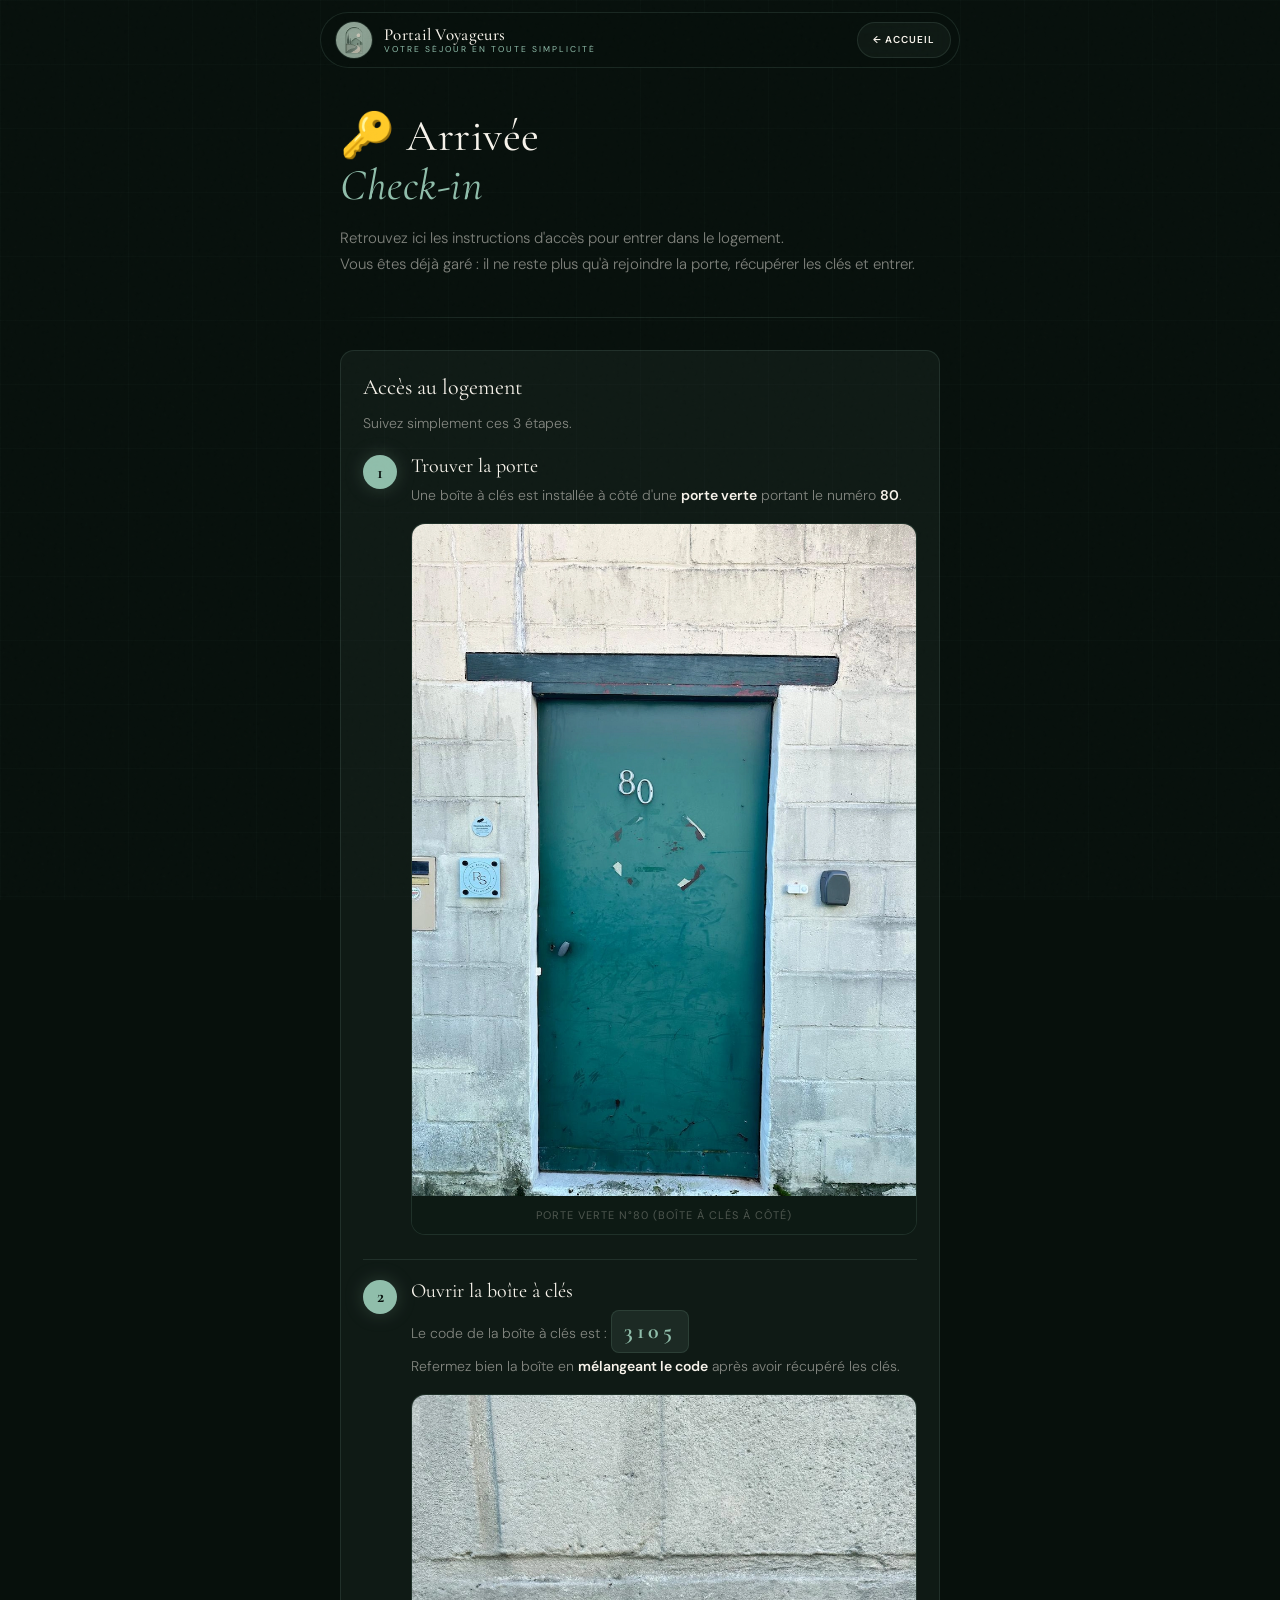
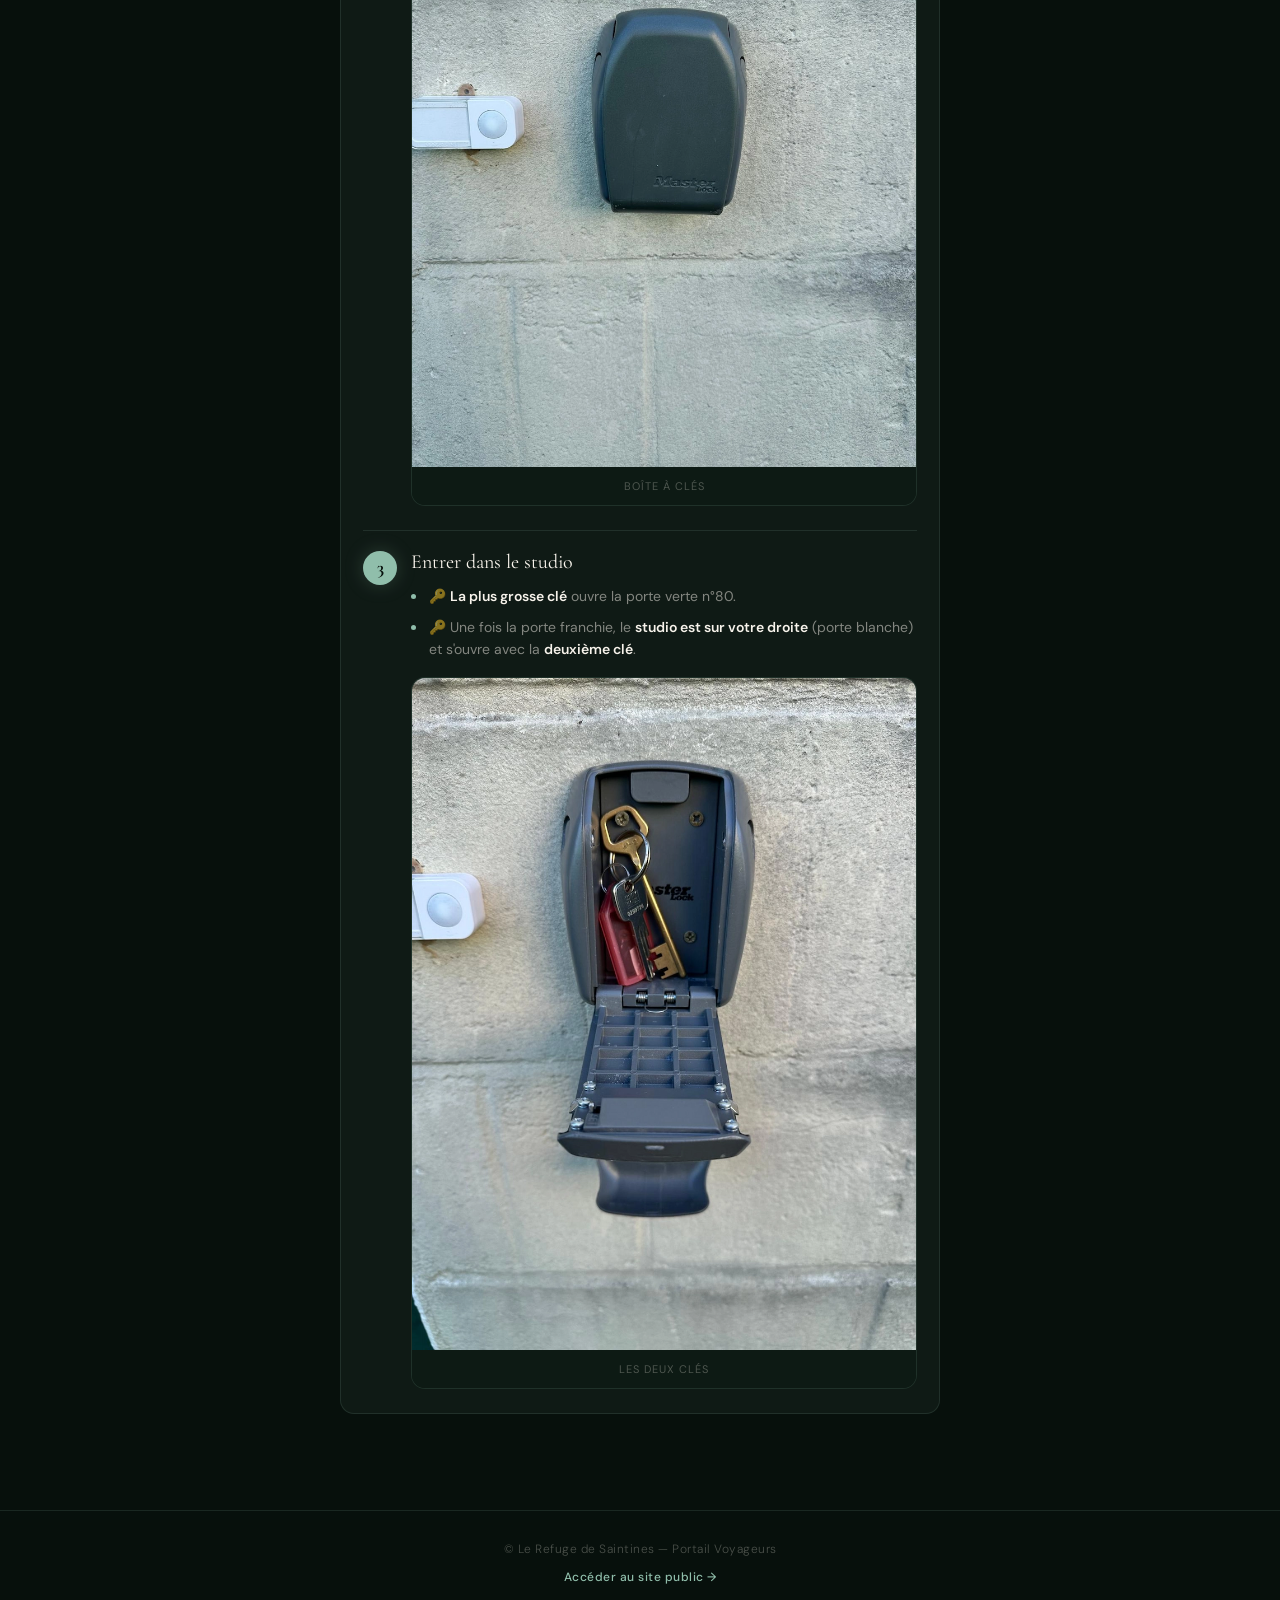
==== commit 711f683f: "Nouveau tunnel de réservation + nouveau logo" ====
--- a/arrivee.html
+++ b/arrivee.html
@@ -13,7 +13,7 @@
     <link rel="preconnect" href="https://fonts.gstatic.com" crossorigin>
     <link href="https://fonts.googleapis.com/css2?family=Cormorant+Garamond:ital,wght@0,400;0,500;0,600;1,400&family=DM+Sans:wght@300;400;500;600;700&display=swap" rel="stylesheet">
 
-    <link rel="icon" href="images/lrds-logo.png" type="image/png">
+    <link rel="icon" href="images/logo-lrds.webp" type="image/webp">
 
     <link rel="stylesheet" href="css/base/00-tokens.css">
     <link rel="stylesheet" href="css/base/01-reset-base.css">
@@ -33,7 +33,7 @@
 <header class="guest-header">
     <div class="header-inner">
         <div class="header-brand">
-            <img src="images/lrds-logo.png" alt="Logo Le Refuge de Saintines" class="guest-logo">
+            <img src="images/logo-lrds.webp" alt="Logo Le Refuge de Saintines" class="guest-logo">
             <div class="guest-title">
                 <span class="logo">Portail Voyageurs</span>
                 <small class="sub">Votre séjour en toute simplicité</small>
